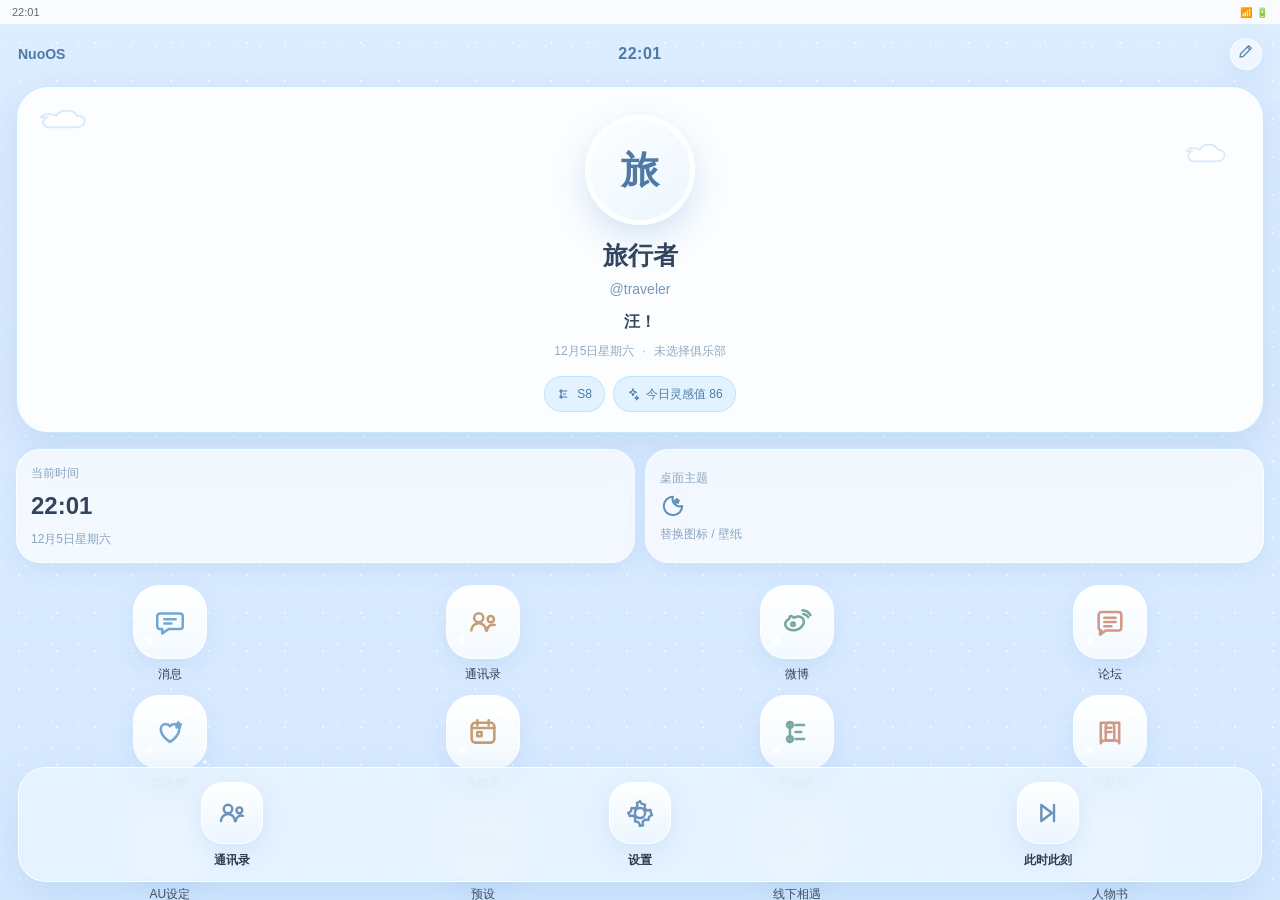
==== index.html @ c48330ed "Add files via upload" ====
<!DOCTYPE html>
<html lang="zh-CN">
<head>
  <meta charset="UTF-8">
  <meta name="viewport" content="width=device-width, initial-scale=1.0, maximum-scale=1.0, user-scalable=no, viewport-fit=cover">
  <meta name="theme-color" content="#6ba3d6">
  <meta name="mobile-web-app-capable" content="yes">
  <meta name="apple-mobile-web-app-capable" content="yes">
  <meta name="apple-mobile-web-app-status-bar-style" content="default">
  <meta name="apple-mobile-web-app-title" content="荣耀手机">
  <link rel="manifest" href="manifest.json">
  <link rel="apple-touch-icon" href="assets/icons/icon-192.png">
  <title>荣耀手机 - 全职高手</title>
  <link rel="stylesheet" href="css/variables.css">
  <link rel="stylesheet" href="css/global.css">
  <link rel="stylesheet" href="css/components.css">
  <link rel="stylesheet" href="css/pages.css">
</head>
<body>
  <div id="app">
    <div id="status-bar">
      <span id="status-time"></span>
      <span id="status-icons">
        <span id="wifi-icon">📶</span>
        <span id="battery-icon">🔋</span>
      </span>
    </div>
    <div id="page-container"></div>
    <div id="toast-container"></div>
    <div id="modal-container"></div>
    <div id="context-menu-container"></div>
  </div>

  <script type="module" src="js/app.js"></script>
  <script>
    if ('serviceWorker' in navigator) {
      navigator.serviceWorker.register('sw.js').then(async (registration) => {
        if (registration.waiting) {
          registration.waiting.postMessage({ type: 'SKIP_WAITING' });
        }
        registration.addEventListener('updatefound', () => {
          const nextWorker = registration.installing;
          nextWorker?.addEventListener('statechange', () => {
            if (nextWorker.state === 'installed' && navigator.serviceWorker.controller) {
              nextWorker.postMessage({ type: 'SKIP_WAITING' });
            }
          });
        });
      }).catch(() => {});
      navigator.serviceWorker.addEventListener('controllerchange', () => {
        if (!window.__gloryReloading) {
          window.__gloryReloading = true;
          window.location.reload();
        }
      });
    }
  </script>
</body>
</html>
---- css/variables.css ----
:root {
  --primary: #6ba3d6;
  --primary-light: #a8cce8;
  --primary-dark: #4a7fb5;
  --primary-bg: #e8f0fe;
  --cream: #fffdf9;
  --milk-blue: #eef7ff;
  --powder-blue: #d8ebff;
  --deep-blue: #4f7aa5;
  --soft-blue: #5f8db0;
  --dot-blue: rgba(157, 205, 245, 0.55);
  --card-white: rgba(255, 255, 255, 0.88);
  --card-border-blue: rgba(176, 224, 255, 0.72);
  --home-shadow: 0 14px 35px rgba(111, 161, 210, 0.22);
  --home-shadow-soft: 0 8px 22px rgba(120, 175, 225, 0.18);

  --bg: #f0f4f8;
  --bg-card: rgba(255, 255, 255, 0.72);
  --bg-card-solid: #ffffff;
  --bg-modal: rgba(255, 255, 255, 0.88);
  --bg-input: rgba(255, 255, 255, 0.6);
  --bg-hover: rgba(106, 163, 214, 0.08);
  --bg-active: rgba(106, 163, 214, 0.15);

  --text: #1a2a3a;
  --text-secondary: #5a6a7a;
  --text-hint: #8a9aaa;
  --text-inverse: #ffffff;

  --bubble-self: #95d0f5;
  --bubble-self-text: #1a2a3a;
  --bubble-other: #ffffff;
  --bubble-other-text: #1a2a3a;

  --border: rgba(0, 0, 0, 0.06);
  --border-strong: rgba(0, 0, 0, 0.12);
  --shadow: 0 2px 12px rgba(0, 0, 0, 0.06);
  --shadow-lg: 0 8px 32px rgba(0, 0, 0, 0.1);

  --glass-blur: 20px;
  --glass-bg: rgba(255, 255, 255, 0.65);
  --glass-border: rgba(255, 255, 255, 0.3);

  --radius-sm: 8px;
  --radius-md: 12px;
  --radius-lg: 20px;
  --radius-xl: 28px;
  --radius-full: 9999px;

  --z-page: 1;
  --z-navbar: 100;
  --z-tabbar: 100;
  --z-modal: 500;
  --z-toast: 600;
  --z-context: 700;
  --z-status: 800;

  --safe-top: env(safe-area-inset-top, 0px);
  --safe-bottom: env(safe-area-inset-bottom, 0px);

  --font-xs: 11px;
  --font-sm: 13px;
  --font-md: 15px;
  --font-lg: 17px;
  --font-xl: 20px;
  --font-xxl: 24px;

  --navbar-h: 48px;
  --tabbar-h: 56px;
  --status-h: 24px;
  --home-grid-icon-size: 74px;

  --red: #e74c3c;
  --green: #27ae60;
  --orange: #f39c12;
  --yellow: #f1c40f;
  --purple: #9b59b6;
}

[data-theme="dark"] {
  --primary: #7bb8e8;
  --primary-light: #5a9ad0;
  --primary-dark: #9dd0f5;
  --primary-bg: #1a2030;
  --cream: #111827;
  --milk-blue: #152132;
  --powder-blue: rgba(100, 146, 196, 0.3);
  --deep-blue: #b8d8f5;
  --soft-blue: #91b7da;
  --dot-blue: rgba(122, 184, 232, 0.18);
  --card-white: rgba(22, 30, 45, 0.84);
  --card-border-blue: rgba(110, 160, 210, 0.25);
  --home-shadow: 0 14px 35px rgba(0, 0, 0, 0.34);
  --home-shadow-soft: 0 8px 22px rgba(0, 0, 0, 0.2);

  --bg: #0d1117;
  --bg-card: rgba(30, 40, 55, 0.75);
  --bg-card-solid: #1e2837;
  --bg-modal: rgba(20, 28, 40, 0.92);
  --bg-input: rgba(255, 255, 255, 0.08);
  --bg-hover: rgba(123, 184, 232, 0.08);
  --bg-active: rgba(123, 184, 232, 0.15);

  --text: #e0e8f0;
  --text-secondary: #8a9aaa;
  --text-hint: #5a6a7a;
  --text-inverse: #1a2a3a;

  --bubble-self: #2a5a8a;
  --bubble-self-text: #e0e8f0;
  --bubble-other: #1e2837;
  --bubble-other-text: #e0e8f0;

  --border: rgba(255, 255, 255, 0.06);
  --border-strong: rgba(255, 255, 255, 0.12);
  --shadow: 0 2px 12px rgba(0, 0, 0, 0.2);
  --shadow-lg: 0 8px 32px rgba(0, 0, 0, 0.3);

  --glass-blur: 24px;
  --glass-bg: rgba(20, 28, 40, 0.7);
  --glass-border: rgba(255, 255, 255, 0.08);
}

@media (prefers-color-scheme: dark) {
  :root:not([data-theme="light"]) {
    --primary: #7bb8e8;
    --primary-light: #5a9ad0;
    --primary-dark: #9dd0f5;
    --primary-bg: #1a2030;
    --bg: #0d1117;
    --bg-card: rgba(30, 40, 55, 0.75);
    --bg-card-solid: #1e2837;
    --bg-modal: rgba(20, 28, 40, 0.92);
    --bg-input: rgba(255, 255, 255, 0.08);
    --bg-hover: rgba(123, 184, 232, 0.08);
    --bg-active: rgba(123, 184, 232, 0.15);
    --text: #e0e8f0;
    --text-secondary: #8a9aaa;
    --text-hint: #5a6a7a;
    --text-inverse: #1a2a3a;
    --bubble-self: #2a5a8a;
    --bubble-self-text: #e0e8f0;
    --bubble-other: #1e2837;
    --bubble-other-text: #e0e8f0;
    --border: rgba(255, 255, 255, 0.06);
    --border-strong: rgba(255, 255, 255, 0.12);
    --shadow: 0 2px 12px rgba(0, 0, 0, 0.2);
    --shadow-lg: 0 8px 32px rgba(0, 0, 0, 0.3);
    --glass-blur: 24px;
    --glass-bg: rgba(20, 28, 40, 0.7);
    --glass-border: rgba(255, 255, 255, 0.08);
  }
}
---- css/global.css ----
*, *::before, *::after { box-sizing: border-box; margin: 0; padding: 0; }

html {
  font-size: 16px;
  -webkit-text-size-adjust: 100%;
  -webkit-tap-highlight-color: transparent;
}

body {
  font-family: -apple-system, BlinkMacSystemFont, "PingFang SC", "Hiragino Sans GB", "Microsoft YaHei", "Noto Sans CJK SC", sans-serif;
  background: var(--bg);
  color: var(--text);
  line-height: 1.5;
  overflow: hidden;
  height: 100vh;
  height: 100dvh;
  user-select: none;
  -webkit-user-select: none;
}

#app {
  position: relative;
  width: 100%;
  height: 100%;
  overflow: hidden;
  background-image: var(--wallpaper, none);
  background-size: cover;
  background-position: center;
}

#status-bar {
  position: fixed;
  top: 0;
  left: 0;
  right: 0;
  height: var(--status-h);
  padding: 0 12px;
  display: flex;
  justify-content: space-between;
  align-items: center;
  font-size: var(--font-xs);
  color: var(--text-secondary);
  background: var(--glass-bg);
  backdrop-filter: blur(var(--glass-blur));
  -webkit-backdrop-filter: blur(var(--glass-blur));
  z-index: var(--z-status);
  padding-top: var(--safe-top);
}

#status-icons { display: flex; gap: 4px; font-size: 10px; }

#page-container {
  position: absolute;
  top: var(--status-h);
  left: 0;
  right: 0;
  bottom: 0;
  overflow: hidden;
}

#toast-container {
  position: fixed;
  top: 60px;
  left: 50%;
  transform: translateX(-50%);
  z-index: var(--z-toast);
  display: flex;
  flex-direction: column;
  align-items: center;
  gap: 8px;
  pointer-events: none;
}

#modal-container, #context-menu-container {
  position: fixed;
  top: 0; left: 0; right: 0; bottom: 0;
  z-index: var(--z-modal);
  pointer-events: none;
}
#modal-container.active, #context-menu-container.active {
  pointer-events: auto;
}

a { color: var(--primary); text-decoration: none; }
img { max-width: 100%; display: block; }
button { font: inherit; cursor: pointer; border: none; background: none; color: inherit; }
input, textarea, select { font: inherit; color: inherit; }

::-webkit-scrollbar { width: 3px; }
::-webkit-scrollbar-track { background: transparent; }
::-webkit-scrollbar-thumb { background: var(--border-strong); border-radius: 3px; }

.glass {
  background: var(--glass-bg);
  backdrop-filter: blur(var(--glass-blur));
  -webkit-backdrop-filter: blur(var(--glass-blur));
  border: 1px solid var(--glass-border);
}

.card {
  background: var(--bg-card);
  backdrop-filter: blur(16px);
  -webkit-backdrop-filter: blur(16px);
  border-radius: var(--radius-md);
  border: 1px solid var(--border);
  box-shadow: var(--shadow);
}

.page {
  position: absolute;
  top: 0; left: 0; right: 0; bottom: 0;
  overflow-y: auto;
  overflow-x: hidden;
  -webkit-overflow-scrolling: touch;
  background: var(--bg);
}

.page-enter { animation: pageIn 0.25s ease-out; }
.page-exit { animation: pageOut 0.2s ease-in forwards; }

@keyframes pageIn {
  from { opacity: 0; transform: translateX(30px); }
  to { opacity: 1; transform: translateX(0); }
}
@keyframes pageOut {
  from { opacity: 1; transform: translateX(0); }
  to { opacity: 0; transform: translateX(-30px); }
}

@keyframes fadeIn {
  from { opacity: 0; }
  to { opacity: 1; }
}
@keyframes slideUp {
  from { transform: translateY(100%); }
  to { transform: translateY(0); }
}
@keyframes scaleIn {
  from { opacity: 0; transform: scale(0.9); }
  to { opacity: 1; transform: scale(1); }
}

.truncate {
  overflow: hidden;
  text-overflow: ellipsis;
  white-space: nowrap;
}

.flex { display: flex; }
.flex-col { display: flex; flex-direction: column; }
.flex-center { display: flex; align-items: center; justify-content: center; }
.flex-between { display: flex; align-items: center; justify-content: space-between; }
.flex-1 { flex: 1; min-width: 0; }
.gap-4 { gap: 4px; }
.gap-8 { gap: 8px; }
.gap-12 { gap: 12px; }
.gap-16 { gap: 16px; }
---- css/components.css ----
/* Navbar */
.navbar {
  position: sticky;
  top: 0;
  height: var(--navbar-h);
  display: flex;
  align-items: center;
  padding: 0 12px;
  background: rgba(255, 255, 255, 0.82);
  backdrop-filter: blur(18px);
  -webkit-backdrop-filter: blur(18px);
  border-bottom: 1px solid var(--card-border-blue);
  z-index: var(--z-navbar);
  gap: 8px;
}
.navbar-title {
  flex: 1;
  font-size: 16px;
  font-weight: 600;
  text-align: center;
  color: var(--deep-blue);
  overflow: hidden;
  text-overflow: ellipsis;
  white-space: nowrap;
}
.navbar-btn {
  width: 36px;
  height: 36px;
  display: flex;
  align-items: center;
  justify-content: center;
  border-radius: var(--radius-full);
  color: var(--soft-blue);
  transition: background 0.15s;
}
.navbar-btn:active { background: rgba(176, 224, 255, 0.2); }
.svg-icon {
  display: inline-flex;
  align-items: center;
  justify-content: center;
  width: 1.15em;
  height: 1.15em;
  color: currentColor;
}
.svg-icon svg {
  width: 100%;
  height: 100%;
  display: block;
}
.svg-icon svg path,
.svg-icon svg circle,
.svg-icon svg rect {
  stroke: currentColor;
  stroke-width: 1.8;
  fill: none;
  stroke-linecap: round;
  stroke-linejoin: round;
}

/* Tabbar */
.tabbar {
  position: fixed;
  bottom: 0;
  left: 0;
  right: 0;
  height: var(--tabbar-h);
  padding-bottom: var(--safe-bottom);
  display: flex;
  align-items: center;
  justify-content: space-around;
  background: var(--glass-bg);
  backdrop-filter: blur(var(--glass-blur));
  -webkit-backdrop-filter: blur(var(--glass-blur));
  border-top: 1px solid var(--border);
  z-index: var(--z-tabbar);
}
.tabbar-item {
  display: flex;
  flex-direction: column;
  align-items: center;
  gap: 2px;
  font-size: 10px;
  color: var(--text-hint);
  padding: 4px 12px;
  border-radius: var(--radius-sm);
  transition: color 0.15s;
}
.tabbar-item .tab-icon { font-size: 22px; }
.tabbar-item.active { color: var(--primary); }
.tabbar-item:active { background: var(--bg-active); }

/* Avatar */
.avatar {
  width: 40px;
  height: 40px;
  border-radius: 50%;
  background: linear-gradient(145deg, #f7fbff, #dff1ff);
  display: flex;
  align-items: center;
  justify-content: center;
  font-size: 18px;
  color: var(--deep-blue);
  overflow: hidden;
  flex-shrink: 0;
  border: 2px solid #b0e0ff;
  box-shadow: 0 2px 8px rgba(100, 150, 210, 0.3);
}
.avatar img { width: 100%; height: 100%; object-fit: cover; }
.avatar-sm { width: 32px; height: 32px; font-size: 14px; }
.avatar-lg { width: 56px; height: 56px; font-size: 24px; }
.avatar-xl { width: 72px; height: 72px; font-size: 32px; }

/* Chat Bubble */
.bubble-row {
  display: flex;
  gap: 8px;
  padding: 4px 12px;
  max-width: 100%;
  align-items: flex-end;
}
.bubble-row.self { flex-direction: row-reverse; }
.bubble-wrap { max-width: 72%; display: flex; flex-direction: column; }
.bubble-row.self .bubble-wrap { align-items: flex-end; }
.bubble-avatar-slot {
  width: 32px;
  flex-shrink: 0;
  display: flex;
  align-items: flex-end;
}
.bubble-sender {
  font-size: var(--font-xs);
  color: var(--soft-blue);
  margin-bottom: 4px;
  padding: 0 6px;
}
.bubble {
  padding: 10px 15px;
  border-radius: 20px;
  font-size: 14px;
  line-height: 1.45;
  word-break: break-word;
  position: relative;
}
.bubble-row:not(.self) .bubble {
  background: #ffffff;
  color: #1e3b5c;
  border: 1px solid #c2e2ff;
  box-shadow: 0 2px 10px rgba(120, 170, 220, 0.15);
  border-top-left-radius: 4px;
}
.bubble-row.self .bubble {
  background: linear-gradient(145deg, #ecf8ff, #cde6ff);
  color: #1e3b5c;
  box-shadow: 0 4px 12px rgba(100, 160, 220, 0.25);
  border-top-right-radius: 4px;
}
.bubble-row:not(.self) .bubble::after {
  content: '';
  position: absolute;
  width: 44px;
  height: 28px;
  top: -18px;
  left: -10px;
  background: url("data:image/svg+xml,%3Csvg xmlns='http://www.w3.org/2000/svg' viewBox='0 0 50 30'%3E%3Cpath d='M12 12c-2 0-4 2-4 4s2 4 4 4h22c3 0 5-2 5-5s-2-5-5-5c-1-3-4-5-8-5-3 0-6 2-7 5-1-1-3-2-5-2-3 0-5 2-5 4z' fill='%23ffffff' stroke='%23336699' stroke-width='2' /%3E%3Ccircle cx='16' cy='16' r='2' fill='%23336699' opacity='0.3' /%3E%3C/svg%3E") no-repeat center/contain;
  filter: drop-shadow(0 4px 6px rgba(50, 100, 150, 0.3));
  pointer-events: none;
}
.bubble-row.self .bubble::before {
  content: '';
  position: absolute;
  width: 24px;
  height: 24px;
  top: -10px;
  right: -4px;
  background: url("data:image/svg+xml,%3Csvg xmlns='http://www.w3.org/2000/svg' viewBox='0 0 24 24' fill='%23ffe480'%3E%3Cpath d='M12 2l3.09 6.26L22 9.27l-5 4.87L18.18 22 12 18.07 5.82 22 7 14.14 2 9.27l6.91-1.01L12 2z'/%3E%3C/svg%3E") no-repeat center/contain;
  filter: drop-shadow(0 2px 4px rgba(176, 224, 255, 0.85));
  pointer-events: none;
}
.bubble-time {
  font-size: var(--font-xs);
  color: #6d92b5;
  margin-top: 4px;
  padding: 0 6px;
}
.bubble-reactions {
  display: flex;
  gap: 4px;
  margin-top: 4px;
  flex-wrap: wrap;
}
.bubble-reaction {
  background: var(--bg-card);
  border: 1px solid var(--border);
  border-radius: var(--radius-full);
  padding: 1px 6px;
  font-size: var(--font-xs);
}
.bubble-reply-ref {
  background: var(--bg-input);
  border-radius: var(--radius-sm);
  padding: 4px 8px;
  margin-bottom: 4px;
  font-size: var(--font-sm);
  color: var(--text-secondary);
  border-left: 2px solid var(--primary);
}
.bubble.recalled {
  opacity: 0.5;
  font-style: italic;
  font-size: var(--font-sm);
}

/* System message */
.system-msg {
  text-align: center;
  font-size: var(--font-xs);
  color: var(--text-hint);
  padding: 8px 24px;
}

/* Chat input bar */
.chat-input-bar {
  display: flex;
  align-items: flex-end;
  gap: 8px;
  padding: 8px 12px;
  padding-bottom: calc(8px + var(--safe-bottom));
  background: rgba(255, 255, 255, 0.82);
  backdrop-filter: blur(15px);
  -webkit-backdrop-filter: blur(15px);
  border-top: 1px solid #b0e0ff;
}
.chat-input {
  flex: 1;
  min-height: 36px;
  max-height: 120px;
  padding: 10px 14px;
  border-radius: 28px;
  border: 1px solid #b0e0ff;
  background: rgba(255, 255, 255, 0.95);
  resize: none;
  outline: none;
  font-size: 14px;
  line-height: 1.4;
  color: #1e3b5c;
  caret-color: #5f8db0;
}
.chat-input:focus { border-color: var(--primary); }
.chat-input::placeholder { color: #7f9fbf; }
.chat-send-btn {
  width: 36px;
  height: 36px;
  border-radius: 50%;
  background: #5f8db0;
  color: #ffffff;
  display: flex;
  align-items: center;
  justify-content: center;
  flex-shrink: 0;
  box-shadow: 0 3px 8px rgba(95, 141, 176, 0.5);
}
.chat-send-btn:active { opacity: 0.8; }
.chat-tools-row {
  display: flex;
  gap: 16px;
  padding: 8px 16px;
  overflow-x: auto;
}
.chat-tool-btn {
  display: flex;
  flex-direction: column;
  align-items: center;
  gap: 4px;
  font-size: var(--font-xs);
  color: var(--text-secondary);
  min-width: 48px;
}
.chat-tool-btn .tool-icon {
  width: 40px;
  height: 40px;
  border-radius: var(--radius-md);
  background: linear-gradient(145deg, #ffffff, #e8f4ff);
  border: 1px solid #cde7ff;
  display: flex;
  align-items: center;
  justify-content: center;
  color: var(--soft-blue);
  box-shadow: var(--home-shadow-soft);
}

/* List items */
.list-item {
  display: flex;
  align-items: center;
  gap: 12px;
  padding: 12px 16px;
  border-bottom: 1px solid var(--border);
  transition: background 0.1s;
}
.list-item:active { background: var(--bg-active); }
.list-item-content { flex: 1; min-width: 0; }
.list-item-title { font-size: var(--font-md); font-weight: 500; }
.list-item-subtitle {
  font-size: var(--font-sm);
  color: var(--text-secondary);
  overflow: hidden;
  text-overflow: ellipsis;
  white-space: nowrap;
}
.list-item-right {
  font-size: var(--font-xs);
  color: var(--text-hint);
  text-align: right;
  flex-shrink: 0;
}
.badge {
  display: inline-flex;
  align-items: center;
  justify-content: center;
  min-width: 18px;
  height: 18px;
  padding: 0 5px;
  border-radius: var(--radius-full);
  background: var(--red);
  color: #fff;
  font-size: 11px;
  font-weight: 600;
}

/* Modal */
.modal-overlay {
  position: fixed;
  top: 0; left: 0; right: 0; bottom: 0;
  background: rgba(0, 0, 0, 0.4);
  display: flex;
  align-items: flex-end;
  justify-content: center;
  z-index: var(--z-modal);
  animation: fadeIn 0.2s;
}
.modal-sheet {
  width: 100%;
  max-height: 85vh;
  background: var(--bg-card-solid);
  border-radius: var(--radius-xl) var(--radius-xl) 0 0;
  overflow: hidden;
  animation: slideUp 0.3s ease-out;
}
.modal-sheet-center {
  align-items: center;
  padding: 24px;
}
.modal-sheet-center .modal-sheet {
  width: 85%;
  max-width: 360px;
  border-radius: var(--radius-xl);
  animation: scaleIn 0.25s ease-out;
}
.modal-header {
  display: flex;
  align-items: center;
  justify-content: space-between;
  padding: 16px;
  border-bottom: 1px solid var(--border);
}
.modal-header h3 { font-size: var(--font-lg); font-weight: 600; }
.modal-body { padding: 16px; overflow-y: auto; max-height: 60vh; }

/* Context menu */
.context-menu {
  position: fixed;
  background: var(--bg-card-solid);
  border-radius: var(--radius-md);
  box-shadow: var(--shadow-lg);
  padding: 4px 0;
  min-width: 140px;
  z-index: var(--z-context);
  animation: scaleIn 0.15s ease-out;
}
.context-menu-item {
  display: flex;
  align-items: center;
  gap: 8px;
  padding: 10px 16px;
  font-size: var(--font-md);
  transition: background 0.1s;
}
.context-menu-item:active { background: var(--bg-active); }

/* Toast */
.toast {
  background: var(--bg-card-solid);
  color: var(--text);
  padding: 10px 20px;
  border-radius: var(--radius-full);
  box-shadow: var(--shadow-lg);
  font-size: var(--font-sm);
  animation: scaleIn 0.2s ease-out;
  pointer-events: auto;
}

/* Form controls */
.form-group { margin-bottom: 16px; }
.form-label {
  display: block;
  font-size: var(--font-sm);
  color: var(--text-secondary);
  margin-bottom: 6px;
  font-weight: 500;
}
.form-input {
  width: 100%;
  padding: 10px 12px;
  border-radius: var(--radius-md);
  border: 1px solid var(--border-strong);
  background: var(--bg-input);
  outline: none;
  font-size: var(--font-md);
  transition: border-color 0.15s;
}
.form-input:focus { border-color: var(--primary); }
.form-textarea {
  width: 100%;
  padding: 10px 12px;
  border-radius: var(--radius-md);
  border: 1px solid var(--border-strong);
  background: var(--bg-input);
  outline: none;
  font-size: var(--font-md);
  min-height: 80px;
  resize: vertical;
}
.btn {
  display: inline-flex;
  align-items: center;
  justify-content: center;
  gap: 6px;
  padding: 10px 20px;
  border-radius: var(--radius-full);
  font-size: var(--font-md);
  font-weight: 500;
  transition: opacity 0.15s, transform 0.1s;
}
.btn:active { opacity: 0.8; transform: scale(0.97); }
.btn-primary { background: var(--primary); color: var(--text-inverse); }
.btn-outline { border: 1px solid var(--primary); color: var(--primary); }
.btn-danger { background: var(--red); color: #fff; }
.btn-sm { padding: 6px 14px; font-size: var(--font-sm); }
.btn-block { width: 100%; }

/* Toggle switch */
.toggle {
  position: relative;
  width: 44px;
  height: 24px;
  background: var(--border-strong);
  border-radius: 12px;
  cursor: pointer;
  transition: background 0.2s;
  flex-shrink: 0;
}
.toggle.on { background: var(--primary); }
.toggle::after {
  content: '';
  position: absolute;
  top: 2px;
  left: 2px;
  width: 20px;
  height: 20px;
  border-radius: 50%;
  background: #fff;
  transition: transform 0.2s;
  box-shadow: 0 1px 3px rgba(0,0,0,0.2);
}
.toggle.on::after { transform: translateX(20px); }

/* Section */
.section-header {
  font-size: var(--font-sm);
  color: var(--text-hint);
  padding: 16px 16px 8px;
  text-transform: uppercase;
  letter-spacing: 0.5px;
}

/* Special cards */
.red-packet-card {
  background: linear-gradient(135deg, #e74c3c, #c0392b);
  color: #fff;
  border-radius: var(--radius-lg);
  padding: 16px;
  min-width: 200px;
}
.transfer-card {
  background: linear-gradient(135deg, var(--orange), #e67e22);
  color: #fff;
  border-radius: var(--radius-lg);
  padding: 16px;
  min-width: 200px;
}
.location-card {
  background: var(--bg-card);
  border-radius: var(--radius-lg);
  overflow: hidden;
  min-width: 220px;
  border: 1px solid var(--border);
}
.location-card-map {
  height: 100px;
  background: linear-gradient(135deg, #dfe6e9, #b2bec3);
  display: flex;
  align-items: center;
  justify-content: center;
  font-size: 32px;
}
.location-card-info { padding: 8px 12px; }

.link-card {
  background: var(--bg-card);
  border-radius: var(--radius-md);
  border: 1px solid var(--border);
  padding: 10px 12px;
  display: flex;
  gap: 8px;
  align-items: center;
  min-width: 200px;
}
.link-card-icon {
  width: 40px;
  height: 40px;
  border-radius: var(--radius-sm);
  background: var(--primary-light);
  display: flex;
  align-items: center;
  justify-content: center;
  font-size: 20px;
  flex-shrink: 0;
}
.link-card-info { flex: 1; min-width: 0; }
.link-card-title { font-size: var(--font-sm); font-weight: 500; }
.link-card-desc { font-size: var(--font-xs); color: var(--text-hint); }
.link-card-source { font-size: var(--font-xs); color: var(--text-hint); margin-top: 2px; }

.voice-msg {
  display: flex;
  align-items: center;
  gap: 8px;
  padding: 8px 12px;
  min-width: 80px;
}
.voice-msg-wave { display: flex; align-items: center; gap: 2px; }
.voice-msg-wave span {
  width: 3px;
  border-radius: 2px;
  background: currentColor;
  animation: waveAnim 0.8s ease-in-out infinite alternate;
}
.voice-msg-wave span:nth-child(2) { animation-delay: 0.15s; }
.voice-msg-wave span:nth-child(3) { animation-delay: 0.3s; }
@keyframes waveAnim {
  from { height: 6px; }
  to { height: 16px; }
}
.voice-msg-dur { font-size: var(--font-sm); }

/* 气泡内表情：保持原始宽高比完整显示，避免长方形/异形被裁切 */
.chat-sticker {
  display: inline-block;
  max-width: 100%;
  line-height: 0;
  vertical-align: bottom;
}
.chat-sticker img {
  display: block;
  max-width: min(100%, 240px);
  max-height: min(50vh, 320px);
  width: auto;
  height: auto;
  object-fit: contain;
  object-position: center bottom;
  border-radius: 10px;
  border: 1px solid var(--border);
}

.chat-sticker-picker {
  align-content: start;
}

.chat-sticker-picker .stk-pick {
  border: none;
  background: transparent;
  padding: 2px;
}

/* 淘宝 / 美团 风格「分享购物」卡片 */
.order-share-card {
  min-width: 220px;
  max-width: 280px;
  border-radius: var(--radius-md);
  overflow: hidden;
  border: 1px solid rgba(0, 0, 0, 0.06);
  box-shadow: 0 2px 8px rgba(0, 0, 0, 0.06);
  font-size: var(--font-xs);
}
.order-share-header {
  display: flex;
  align-items: center;
  justify-content: space-between;
  padding: 8px 10px;
  font-weight: 600;
}
.order-share-brand { font-size: var(--font-sm); }
.order-share-sub { font-size: 10px; opacity: 0.85; font-weight: 500; }
.order-share-body {
  display: flex;
  gap: 10px;
  padding: 0 10px 10px;
}
.order-share-thumb {
  width: 56px;
  height: 56px;
  border-radius: 8px;
  flex-shrink: 0;
  background: linear-gradient(145deg, rgba(255, 255, 255, 0.5), rgba(0, 0, 0, 0.06));
}
.order-share-main { flex: 1; min-width: 0; }
.order-share-title {
  font-size: var(--font-sm);
  font-weight: 600;
  line-height: 1.35;
  display: -webkit-box;
  -webkit-line-clamp: 2;
  -webkit-box-orient: vertical;
  overflow: hidden;
}
.order-share-price {
  margin-top: 6px;
  display: flex;
  align-items: baseline;
  gap: 6px;
}
.order-share-price-label { font-size: 10px; opacity: 0.75; }
.order-share-price-num { font-size: var(--font-md); font-weight: 700; }
.order-share-note {
  margin-top: 6px;
  font-size: 11px;
  opacity: 0.88;
  line-height: 1.35;
}
.order-share-footer {
  display: flex;
  align-items: center;
  justify-content: space-between;
  padding: 8px 10px;
  border-top: 1px solid rgba(0, 0, 0, 0.06);
  font-size: 10px;
}
.order-share-linkish {
  color: #1677ff;
  font-weight: 500;
}
.order-share-hint { opacity: 0.55; }

.order-share-card--taobao .order-share-header {
  background: linear-gradient(90deg, #ff5000 0%, #ff7a45 100%);
  color: #fff;
}
.order-share-card--taobao .order-share-sub { color: rgba(255, 255, 255, 0.9); }
.order-share-card--taobao .order-share-thumb {
  background: linear-gradient(145deg, #ffe8dc, #ffcda2);
}
.order-share-card--taobao .order-share-linkish { color: #ff5000; }

.order-share-card--meituan .order-share-header {
  background: linear-gradient(90deg, #ffc300 0%, #ffda44 100%);
  color: #3d2e00;
}
.order-share-card--meituan .order-share-sub { color: rgba(0, 0, 0, 0.5); }
.order-share-card--meituan .order-share-thumb {
  background: linear-gradient(145deg, #fff8dc, #f0e68c);
}
.order-share-card--meituan .order-share-linkish { color: #d19000; }

.order-share-card--jd .order-share-header {
  background: linear-gradient(90deg, #e3393c 0%, #ff6b6b 100%);
  color: #fff;
}
.order-share-card--jd .order-share-sub { color: rgba(255, 255, 255, 0.9); }
.order-share-card--jd .order-share-thumb {
  background: linear-gradient(145deg, #ffe0e0, #f0b0b0);
}
.order-share-card--jd .order-share-linkish { color: #e3393c; }

.order-share-card--pdd .order-share-header {
  background: linear-gradient(90deg, #e02e24 0%, #ff6a59 100%);
  color: #fff;
}
.order-share-card--pdd .order-share-sub { color: rgba(255, 255, 255, 0.9); }
.order-share-card--pdd .order-share-thumb {
  background: linear-gradient(145deg, #ffd6d0, #ffab9d);
}
.order-share-card--pdd .order-share-linkish { color: #e02e24; }

.order-share-card--generic .order-share-header {
  background: linear-gradient(90deg, #5b8def 0%, #7ec8f5 100%);
  color: #fff;
}
.order-share-card--generic .order-share-sub { color: rgba(255, 255, 255, 0.9); }
.order-share-card--generic .order-share-thumb {
  background: linear-gradient(145deg, #e8f4ff, #c5ddff);
}
.order-share-card--generic .order-share-linkish { color: #2f6fde; }

.text-image-card {
  background: var(--bg-card-solid);
  border-radius: var(--radius-md);
  padding: 16px 20px;
  font-size: var(--font-md);
  line-height: 1.8;
  border: 1px solid var(--border);
  min-width: 200px;
  max-width: 260px;
}
---- css/pages.css ----
/* Home screen */
.home-page {
  min-height: 100%;
  background: linear-gradient(180deg, #eaf5ff 0%, #dcecff 100%);
  overflow-y: auto;
  padding: 0;
}
.home-scene {
  min-height: 100%;
  padding: 12px 16px calc(132px + var(--safe-bottom));
  position: relative;
  overflow: hidden;
  background:
    radial-gradient(circle at 12% 14%, rgba(255, 255, 255, 0.9) 0 2px, transparent 2px),
    radial-gradient(circle at 82% 8%, rgba(255, 255, 255, 0.9) 0 2px, transparent 2px),
    radial-gradient(circle at 16% 60%, rgba(255, 255, 255, 0.95) 0 1.8px, transparent 1.8px),
    radial-gradient(circle at 84% 72%, rgba(255, 255, 255, 0.95) 0 1.8px, transparent 1.8px),
    radial-gradient(circle at 50% 80%, rgba(255, 255, 255, 0.65) 0 1.3px, transparent 1.3px),
    linear-gradient(180deg, #ddecff 0%, #d4e8ff 100%);
  background-size: auto, auto, auto, auto, auto, 100% 100%;
}
.home-scene.has-custom-wallpaper {
  background-size: cover;
  background-position: center;
}
.home-snow {
  position: absolute;
  inset: 0;
  pointer-events: none;
  background-image:
    radial-gradient(circle, rgba(255, 255, 255, 0.9) 0 1.5px, transparent 1.5px),
    radial-gradient(circle, rgba(255, 255, 255, 0.75) 0 1px, transparent 1px);
  background-size: 38px 38px, 26px 26px;
  background-position: 0 0, 13px 9px;
  opacity: 0.65;
}
.home-topbar {
  position: relative;
  z-index: 2;
  display: grid;
  grid-template-columns: 1fr auto 1fr;
  align-items: center;
  color: var(--deep-blue);
  padding: 2px 2px 10px;
  font-weight: 700;
}
.home-topbar-brand {
  font-size: 14px;
  justify-self: start;
}
.home-topbar-clock {
  font-size: 16px;
  letter-spacing: 0.03em;
  justify-self: center;
}
.home-topbar-edit {
  justify-self: end;
  width: 32px;
  height: 32px;
  border-radius: 50%;
  color: var(--soft-blue);
  background: rgba(255, 255, 255, 0.55);
  border: 1px solid rgba(255, 255, 255, 0.75);
  box-shadow: var(--home-shadow-soft);
}
.home-inline-icon {
  width: 18px;
  height: 18px;
}
.home-hero-card {
  position: relative;
  z-index: 2;
  margin: 6px auto 16px;
  padding: 28px 18px 20px;
  border-radius: 32px;
  background: var(--card-white);
  border: 1px solid var(--card-border-blue);
  backdrop-filter: blur(16px);
  -webkit-backdrop-filter: blur(16px);
  box-shadow: var(--home-shadow);
  text-align: center;
}
.home-cloud {
  position: absolute;
  width: 66px;
  height: 28px;
  opacity: 0.9;
  background: url("data:image/svg+xml,%3Csvg xmlns='http://www.w3.org/2000/svg' viewBox='0 0 74 34'%3E%3Cpath d='M16 15c-3 0-6 3-6 6s3 6 6 6h30c4 0 8-3 8-7s-3-7-8-7c-2-4-6-6-11-6-5 0-9 2-11 6-2-1-4-2-8-2-4 0-7 2-8 4z' fill='%23ffffff' stroke='%23d5e9fb' stroke-width='2.4'/%3E%3C/svg%3E") no-repeat center/contain;
}
.home-cloud-left {
  top: 18px;
  left: 18px;
  transform: scaleX(1.15);
}
.home-cloud-right {
  top: 52px;
  right: 20px;
}
.home-hero-avatar {
  width: 110px;
  height: 110px;
  margin: 0 auto 12px;
  border-radius: 50%;
  background: linear-gradient(145deg, #fdfefe, #ecf6ff);
  border: 5px solid rgba(255, 255, 255, 0.9);
  box-shadow: 0 12px 30px rgba(139, 184, 226, 0.35);
  display: flex;
  align-items: center;
  justify-content: center;
  overflow: hidden;
}
.home-hero-avatar img {
  width: 100%;
  height: 100%;
  object-fit: cover;
}
.home-profile-fallback {
  font-size: 38px;
  color: var(--deep-blue);
  font-weight: 700;
}
.home-hero-name {
  font-size: 25px;
  font-weight: 700;
  color: #31465e;
}
.home-hero-id {
  margin-top: 4px;
  color: #7a99b8;
  font-size: 14px;
}
.home-hero-bio {
  margin-top: 10px;
  color: #31465e;
  font-size: 16px;
  font-weight: 600;
}
.home-hero-meta {
  margin-top: 8px;
  color: #93aac3;
  font-size: 12px;
  display: inline-flex;
  align-items: center;
  gap: 8px;
}
.home-hero-pills {
  margin-top: 14px;
  display: flex;
  gap: 8px;
  justify-content: center;
  flex-wrap: wrap;
}
.home-pill {
  display: inline-flex;
  align-items: center;
  gap: 6px;
  padding: 8px 12px;
  border-radius: 999px;
  background: rgba(223, 242, 255, 0.9);
  color: var(--deep-blue);
  font-size: 12px;
  border: 1px solid rgba(176, 224, 255, 0.75);
}
.home-pill-icon {
  width: 14px;
  height: 14px;
}
.home-widget-row {
  position: relative;
  z-index: 2;
  display: grid;
  grid-template-columns: 1fr 1fr;
  gap: 10px;
  margin-bottom: 14px;
}
.home-widget {
  padding: 14px;
  border-radius: 24px;
  border: 1px solid rgba(255, 255, 255, 0.72);
  background: rgba(255, 255, 255, 0.68);
  backdrop-filter: blur(14px);
  -webkit-backdrop-filter: blur(14px);
  box-shadow: var(--home-shadow-soft);
  text-align: left;
}
.home-widget-title {
  color: #8aa4bf;
  font-size: 12px;
}
.home-widget-main {
  margin-top: 6px;
  color: #31465e;
  font-size: 24px;
  font-weight: 700;
}
.home-widget-sub {
  margin-top: 6px;
  color: #8aa4bf;
  font-size: 12px;
}
.home-widget-main-icon {
  display: flex;
  align-items: center;
}
.home-widget-icon {
  width: 26px;
  height: 26px;
  color: var(--soft-blue);
}
.home-grid {
  position: relative;
  z-index: 2;
  display: grid;
  grid-template-columns: repeat(4, 1fr);
  gap: 14px 10px;
  padding: 8px 2px 0;
}
.home-app {
  display: flex;
  flex-direction: column;
  align-items: center;
  gap: 8px;
  background: transparent;
}
.home-app-icon {
  width: var(--home-grid-icon-size);
  height: var(--home-grid-icon-size);
  border-radius: 26px;
  display: flex;
  align-items: center;
  justify-content: center;
  position: relative;
}
.home-app-art {
  width: 100%;
  height: 100%;
  position: relative;
  display: flex;
  align-items: center;
  justify-content: center;
  border-radius: 26px;
  background: linear-gradient(180deg, rgba(255,255,255,0.98), rgba(246,251,255,0.9));
  border: 1px solid rgba(255,255,255,0.85);
  box-shadow: var(--home-shadow-soft);
}
.home-app-bubble {
  position: absolute;
  border-radius: 50%;
  background: rgba(255,255,255,0.9);
}
.home-app-bubble-a {
  width: 10px;
  height: 10px;
  top: 10px;
  right: 12px;
}
.home-app-bubble-b {
  width: 7px;
  height: 7px;
  bottom: 14px;
  left: 12px;
}
.home-app-svg {
  width: 34px;
  height: 34px;
}
.app-theme-sky .home-app-svg { color: #73a7d3; }
.app-theme-cream .home-app-svg { color: #c69c73; }
.app-theme-mint .home-app-svg { color: #76a7a1; }
.app-theme-peach .home-app-svg { color: #d09987; }
.home-app-custom-icon {
  width: 100%;
  height: 100%;
  border-radius: 26px;
  object-fit: cover;
  border: 1px solid rgba(255,255,255,0.82);
  box-shadow: var(--home-shadow-soft);
}
.home-app-label {
  font-size: 12px;
  color: #2f3c4f;
  text-align: center;
  max-width: 72px;
  line-height: 1.2;
  white-space: normal;
}
.home-dock {
  position: fixed;
  left: 18px;
  right: 18px;
  bottom: calc(18px + var(--safe-bottom));
  z-index: 12;
  display: grid;
  grid-template-columns: repeat(3, 1fr);
  gap: 10px;
  padding: 14px 14px 12px;
  border-radius: 28px;
  background: rgba(233, 244, 255, 0.8);
  border: 1px solid rgba(255,255,255,0.88);
  backdrop-filter: blur(18px);
  -webkit-backdrop-filter: blur(18px);
  box-shadow: 0 18px 42px rgba(128, 174, 220, 0.24);
}
.home-dock-item {
  display: flex;
  flex-direction: column;
  align-items: center;
  gap: 7px;
}
.home-dock-icon {
  width: 62px;
  height: 62px;
  display: flex;
  align-items: center;
  justify-content: center;
}
.home-dock-icon-shell {
  width: 100%;
  height: 100%;
  border-radius: 22px;
  background: linear-gradient(180deg, rgba(255,255,255,0.98), rgba(236,246,255,0.95));
  border: 1px solid rgba(255,255,255,0.9);
  display: flex;
  align-items: center;
  justify-content: center;
  box-shadow: var(--home-shadow-soft);
}
.home-dock-svg {
  width: 32px;
  height: 32px;
  color: #6b92b8;
}
.home-dock-custom-icon {
  width: 100%;
  height: 100%;
  object-fit: cover;
  border-radius: 22px;
  box-shadow: var(--home-shadow-soft);
}
.home-dock-label {
  font-size: 12px;
  color: #2f3c4f;
  font-weight: 600;
}
.home-editor-list {
  display: flex;
  flex-direction: column;
  gap: 10px;
}
.home-editor-row {
  display: flex;
  align-items: center;
  justify-content: space-between;
  gap: 12px;
  padding: 10px 12px;
  border-radius: 16px;
  background: rgba(240, 248, 255, 0.75);
}
.home-editor-row-meta {
  display: flex;
  flex-direction: column;
  gap: 2px;
}
.home-editor-row-meta strong {
  color: #304965;
  font-size: 14px;
}
.home-editor-row-meta span {
  color: #8ba6c3;
  font-size: 12px;
}
.home-editor-row-actions {
  display: flex;
  gap: 8px;
}

/* Chat list page */
.chat-list-page { padding-bottom: calc(var(--tabbar-h) + var(--safe-bottom)); }

/* Chat window */
.chat-page {
  display: flex;
  flex-direction: column;
  height: 100%;
  background: linear-gradient(180deg, #eef7ff 0%, #dfeeff 100%);
}
.chat-messages {
  flex: 1;
  overflow-y: auto;
  padding: 12px 0 18px;
  display: flex;
  flex-direction: column;
}
.chat-header-custom {
  position: relative;
  overflow: visible;
}
.chat-action-bar {
  display: flex;
  gap: 10px;
  padding: 10px 12px 8px;
  background: rgba(255, 255, 255, 0.72);
  border-top: 1px solid rgba(176, 224, 255, 0.6);
}
.chat-action-bar .btn {
  flex: 1;
  background: rgba(255,255,255,0.85);
  border-color: #b6dcfb;
  color: var(--soft-blue);
}
.chat-action-icon {
  width: 16px;
  height: 16px;
}
.chat-tools-panel {
  background: rgba(255, 255, 255, 0.75);
  border-top: 1px solid rgba(176, 224, 255, 0.6);
}
.chat-tools-toggle .svg-icon,
.chat-send-btn .svg-icon {
  width: 18px;
  height: 18px;
}

.contacts-page {
  background: linear-gradient(180deg, #eef7ff 0%, #e4f0ff 100%);
}
.contacts-toolbar {
  display: flex;
  gap: 8px;
  padding: 0 16px 8px;
  overflow-x: auto;
}
.contacts-toolbar .btn {
  flex-shrink: 0;
  background: rgba(255,255,255,0.82);
  border-color: #b6dcfb;
  color: var(--soft-blue);
}
.contacts-action-icon {
  width: 14px;
  height: 14px;
}
.contacts-body {
  padding-bottom: calc(var(--tabbar-h) + 24px + var(--safe-bottom));
}
.contact-group-header {
  position: sticky;
  top: var(--navbar-h);
  z-index: 2;
  margin: 0 16px;
  padding: 8px 14px;
  border-radius: 999px;
  background: rgba(255,255,255,0.78);
  backdrop-filter: blur(12px);
  -webkit-backdrop-filter: blur(12px);
  color: var(--deep-blue);
  font-weight: 700;
  border: 1px solid rgba(176, 224, 255, 0.65);
}
.contact-row {
  margin: 8px 16px 0;
  border-radius: 18px;
  background: rgba(255,255,255,0.78);
  border: 1px solid rgba(176, 224, 255, 0.55);
  box-shadow: var(--home-shadow-soft);
}
.contact-card-submeta {
  margin-top: 3px;
  font-size: 12px;
  color: #7e9bb7;
}
.contacts-tab-icon {
  width: 20px;
  height: 20px;
}
.chat-messages .date-divider {
  text-align: center;
  font-size: var(--font-xs);
  color: var(--text-hint);
  padding: 12px 0 4px;
}

/* Contacts page */
.contacts-page { padding-bottom: calc(var(--tabbar-h) + var(--safe-bottom)); }
.contacts-search {
  margin: 12px 16px;
  position: relative;
}
.contacts-search input {
  width: 100%;
  padding: 11px 14px 11px 44px;
  border-radius: 999px;
  border: 1px solid #b6dcfb;
  background: rgba(255, 255, 255, 0.92);
  font-size: var(--font-sm);
  outline: none;
  color: #1e3b5c;
}
.contacts-search::before {
  content: '';
  position: absolute;
  left: 14px;
  top: 50%;
  transform: translateY(-50%);
  width: 18px;
  height: 18px;
  background: url("data:image/svg+xml,%3Csvg xmlns='http://www.w3.org/2000/svg' viewBox='0 0 24 24' stroke='%235f8db0' stroke-width='2' fill='none' stroke-linecap='round' stroke-linejoin='round'%3E%3Ccircle cx='11' cy='11' r='6'/%3E%3Cpath d='M16 16l4 4'/%3E%3C/svg%3E") no-repeat center/contain;
}
.contact-group-header {
  font-size: var(--font-sm);
  color: var(--primary);
  padding: 8px 16px;
  font-weight: 600;
  background: var(--bg);
  position: sticky;
  top: 0;
}

/* Settings page */
.settings-page { padding-bottom: 24px; }
.settings-section { margin-bottom: 12px; }
.settings-item {
  display: flex;
  align-items: center;
  justify-content: space-between;
  padding: 14px 16px;
  border-bottom: 1px solid var(--border);
  background: var(--bg-card);
}
.settings-item-label { font-size: var(--font-md); }
.settings-item-value {
  font-size: var(--font-sm);
  color: var(--text-secondary);
  display: flex;
  align-items: center;
  gap: 4px;
}

/* Weibo page */
.weibo-page { padding-bottom: calc(var(--tabbar-h) + var(--safe-bottom)); }
.weibo-post {
  background: var(--bg-card);
  padding: 16px;
  border-bottom: 8px solid var(--bg);
}
.weibo-post-header { display: flex; align-items: center; gap: 10px; margin-bottom: 10px; }
.weibo-post-name { font-weight: 600; font-size: var(--font-md); }
.weibo-post-meta { font-size: var(--font-xs); color: var(--text-hint); }
.weibo-post-content { font-size: var(--font-md); line-height: 1.6; margin-bottom: 10px; }
.weibo-post-images { display: grid; grid-template-columns: repeat(3, 1fr); gap: 4px; margin-bottom: 10px; }
.weibo-post-images img { width: 100%; aspect-ratio: 1; object-fit: cover; border-radius: 4px; }
.weibo-post-actions { display: flex; justify-content: space-around; padding-top: 10px; border-top: 1px solid var(--border); }
.weibo-action-btn {
  display: flex; align-items: center; gap: 4px;
  font-size: var(--font-sm); color: var(--text-secondary); padding: 4px 8px;
}

/* Forum page */
.forum-page { padding-bottom: calc(var(--tabbar-h) + var(--safe-bottom)); }
.forum-thread {
  padding: 12px 16px;
  border-bottom: 1px solid var(--border);
}
.forum-thread-title { font-size: var(--font-md); font-weight: 600; margin-bottom: 4px; }
.forum-thread-meta { font-size: var(--font-xs); color: var(--text-hint); display: flex; gap: 12px; }

/* Moments page */
.moments-page { padding-bottom: calc(var(--tabbar-h) + var(--safe-bottom)); }
.moments-header {
  height: 200px;
  background: linear-gradient(135deg, var(--primary), var(--primary-dark));
  position: relative;
  display: flex;
  align-items: flex-end;
  padding: 16px;
}
.moments-header-info { display: flex; align-items: center; gap: 12px; }
.moments-header-name { color: #fff; font-size: var(--font-lg); font-weight: 600; }
.moment-post {
  padding: 12px 16px;
  border-bottom: 1px solid var(--border);
}
.moment-post-header { display: flex; gap: 10px; }
.moment-post-body { margin-left: 50px; margin-top: -4px; }
.moment-post-content { font-size: var(--font-md); line-height: 1.6; margin-bottom: 8px; }
.moment-post-images { display: grid; grid-template-columns: repeat(3, 1fr); gap: 4px; margin-bottom: 8px; }
.moment-post-time { font-size: var(--font-xs); color: var(--text-hint); }
.moment-comments {
  background: var(--bg);
  border-radius: var(--radius-sm);
  padding: 8px;
  margin-top: 8px;
}
.moment-comment { font-size: var(--font-sm); margin-bottom: 4px; }
.moment-comment-name { color: var(--primary); font-weight: 500; }

/* Legacy timeline layout (scoped — avoid clashing with timeline-select-page) */
.timeline-page { padding: 16px; }
.timeline-page .timeline-track {
  position: relative;
  padding-left: 24px;
}
.timeline-page .timeline-track::before {
  content: '';
  position: absolute;
  left: 8px;
  top: 0;
  bottom: 0;
  width: 2px;
  background: var(--primary-light);
}
.timeline-page .timeline-node {
  position: relative;
  padding: 12px 16px;
  margin-bottom: 12px;
  border-radius: var(--radius-md);
  background: var(--bg-card);
  border: 1px solid var(--border);
  cursor: pointer;
  transition: border-color 0.2s, box-shadow 0.2s;
}
.timeline-page .timeline-node.active {
  border-color: var(--primary);
  box-shadow: 0 0 0 2px rgba(106, 163, 214, 0.2);
}
.timeline-page .timeline-node::before {
  content: '';
  position: absolute;
  left: -20px;
  top: 18px;
  width: 10px;
  height: 10px;
  border-radius: 50%;
  background: var(--primary-light);
  border: 2px solid var(--bg);
}
.timeline-page .timeline-node.active::before { background: var(--primary); }
.timeline-page .timeline-node-title { font-size: var(--font-md); font-weight: 600; }
.timeline-page .timeline-node-info { font-size: var(--font-sm); color: var(--text-secondary); margin-top: 4px; }

/* Novel mode */
.novel-page { padding: 16px; }
.novel-content {
  font-size: var(--font-md);
  line-height: 2;
  text-indent: 2em;
  letter-spacing: 0.02em;
}
.novel-divider {
  text-align: center;
  padding: 24px 0;
  color: var(--text-hint);
  font-size: var(--font-sm);
}
.novel-toolbar {
  position: fixed;
  bottom: 0;
  left: 0;
  right: 0;
  padding: 12px 16px;
  padding-bottom: calc(12px + var(--safe-bottom));
  background: var(--glass-bg);
  backdrop-filter: blur(var(--glass-blur));
  -webkit-backdrop-filter: blur(var(--glass-blur));
  border-top: 1px solid var(--border);
  display: flex;
  gap: 8px;
}

/* World book editor */
.worldbook-page { padding-bottom: 24px; }
.wb-entry {
  padding: 12px 16px;
  border-bottom: 1px solid var(--border);
}
.wb-entry-header { display: flex; justify-content: space-between; align-items: center; }
.wb-entry-name { font-weight: 600; font-size: var(--font-md); }
.wb-entry-tags { display: flex; gap: 4px; margin-top: 4px; flex-wrap: wrap; }
.wb-tag {
  font-size: var(--font-xs);
  padding: 2px 8px;
  border-radius: var(--radius-full);
  background: var(--primary-bg);
  color: var(--primary);
}
.wb-entry-preview {
  font-size: var(--font-sm);
  color: var(--text-secondary);
  margin-top: 6px;
  display: -webkit-box;
  -webkit-line-clamp: 2;
  -webkit-box-orient: vertical;
  overflow: hidden;
}

/* Schedule page */
.schedule-page { padding: 16px; }
.schedule-match {
  display: flex;
  align-items: center;
  justify-content: space-between;
  padding: 12px 16px;
  background: var(--bg-card);
  border-radius: var(--radius-md);
  margin-bottom: 8px;
  border: 1px solid var(--border);
}
.schedule-team { display: flex; align-items: center; gap: 8px; flex: 1; }
.schedule-team.away { flex-direction: row-reverse; }
.schedule-vs {
  font-size: var(--font-lg);
  font-weight: 700;
  color: var(--text-hint);
  padding: 0 12px;
}

/* Preset editor */
.preset-page { padding-bottom: 24px; }
.preset-tab-row {
  display: flex;
  gap: 8px;
  padding: 12px 16px;
  overflow-x: auto;
}
.preset-tab {
  padding: 6px 16px;
  border-radius: var(--radius-full);
  font-size: var(--font-sm);
  background: var(--bg-card);
  border: 1px solid var(--border);
  white-space: nowrap;
}
.preset-tab.active { background: var(--primary); color: var(--text-inverse); border-color: var(--primary); }

/* Memory manager */
.memory-page { padding-bottom: 24px; }
.memory-entry {
  padding: 12px 16px;
  border-bottom: 1px solid var(--border);
}
.memory-entry-type {
  font-size: var(--font-xs);
  color: var(--primary);
  font-weight: 600;
  text-transform: uppercase;
}
.memory-entry-content { font-size: var(--font-sm); margin-top: 4px; }
.memory-entry-time { font-size: var(--font-xs); color: var(--text-hint); margin-top: 4px; }

/* Sticker manager */
.sticker-grid {
  display: grid;
  grid-template-columns: repeat(4, 1fr);
  gap: 8px;
  padding: 12px;
}
.sticker-grid img {
  width: 100%;
  aspect-ratio: 1;
  object-fit: contain;
  border-radius: var(--radius-sm);
  background: var(--bg-card);
  padding: 4px;
}

/* User profile */
.profile-page { padding-bottom: 24px; }
.profile-header {
  display: flex;
  flex-direction: column;
  align-items: center;
  padding: 24px;
  gap: 12px;
}
.profile-name { font-size: var(--font-xl); font-weight: 700; }
.profile-bio { font-size: var(--font-sm); color: var(--text-secondary); text-align: center; }

/* AU panel */
.au-page { padding: 16px; }
.au-preset-grid {
  display: grid;
  grid-template-columns: repeat(2, 1fr);
  gap: 12px;
  margin-bottom: 24px;
}
.au-preset-card {
  padding: 16px;
  border-radius: var(--radius-md);
  background: var(--bg-card);
  border: 1px solid var(--border);
  text-align: center;
  cursor: pointer;
  transition: border-color 0.2s;
}
.au-preset-card.active { border-color: var(--primary); background: var(--primary-bg); }
.au-preset-icon { font-size: 28px; margin-bottom: 8px; }
.au-preset-name { font-size: var(--font-md); font-weight: 600; }
.au-preset-desc { font-size: var(--font-xs); color: var(--text-secondary); margin-top: 4px; }

/* Placeholder pages */
.placeholder-page {
  display: flex;
  flex-direction: column;
  align-items: center;
  justify-content: center;
  height: 100%;
  gap: 16px;
  color: var(--text-hint);
}
.placeholder-icon { font-size: 64px; }
.placeholder-text { font-size: var(--font-lg); }
.placeholder-sub { font-size: var(--font-sm); }

/* Shared page scroll + cards */
.page-scroll {
  flex: 1;
  overflow-y: auto;
  padding: 0 16px 24px;
  -webkit-overflow-scrolling: touch;
}
.card-block {
  background: var(--bg-card);
  border: 1px solid var(--border);
  border-radius: var(--radius-md);
  padding: 12px 14px;
  margin-bottom: 12px;
}
.modal-sheet-tall {
  max-height: 88vh;
  overflow-y: auto;
}

/* Weibo */
.weibo-page,
.forum-page,
.moments-page,
.schedule-page,
.world-book-page,
.timeline-select-page,
.au-panel-page {
  display: flex;
  flex-direction: column;
  min-height: 100%;
}
.weibo-post-header {
  display: flex;
  align-items: center;
  gap: 10px;
  margin-bottom: 8px;
}
.weibo-avatar {
  width: 40px;
  height: 40px;
  border-radius: 50%;
  overflow: hidden;
  display: flex;
  align-items: center;
  justify-content: center;
  background: var(--bg-elevated);
  font-size: 20px;
}
.weibo-profile-link {
  border: none;
  padding: 0;
  background: transparent;
  cursor: pointer;
}
.weibo-post-name.weibo-profile-link {
  display: inline;
  font-weight: 600;
  font-size: var(--font-md);
  color: inherit;
}
.weibo-avatar-img { width: 100%; height: 100%; object-fit: cover; }
.weibo-post-name { font-weight: 600; font-size: var(--font-md); }
.weibo-post-meta { font-size: var(--font-xs); color: var(--text-hint); }
.weibo-post-content { font-size: var(--font-sm); line-height: 1.5; white-space: pre-wrap; }
.weibo-images {
  display: grid;
  grid-template-columns: repeat(3, 1fr);
  gap: 4px;
  margin-top: 8px;
  border-radius: var(--radius-sm);
  overflow: hidden;
}
.weibo-img-cell img {
  width: 100%;
  height: 88px;
  object-fit: cover;
  display: block;
}
.weibo-actions {
  display: flex;
  flex-wrap: wrap;
  gap: 8px;
  margin-top: 12px;
  padding-top: 8px;
  border-top: 1px solid var(--border);
}
.weibo-action-btn {
  flex: 1;
  min-width: 72px;
  padding: 6px 8px;
  font-size: var(--font-xs);
  border-radius: var(--radius-sm);
  border: 1px solid var(--border);
  background: var(--bg-elevated);
  color: var(--text-secondary);
}

/* Forum */
.forum-thread-title { font-weight: 600; margin-bottom: 6px; }
.forum-thread-meta {
  display: flex;
  flex-wrap: wrap;
  gap: 8px;
  font-size: var(--font-xs);
  color: var(--text-hint);
}
.forum-detail-meta { font-size: var(--font-xs); color: var(--text-hint); margin-bottom: 8px; }
.forum-detail-content {
  font-size: var(--font-sm);
  line-height: 1.55;
  white-space: pre-wrap;
  margin-bottom: 16px;
}
.forum-replies-title { font-size: var(--font-sm); margin-bottom: 8px; }
.forum-reply { padding: 8px 0; border-bottom: 1px solid var(--border); }
.forum-reply-meta { font-size: var(--font-xs); color: var(--text-hint); }
.forum-reply-body { font-size: var(--font-sm); margin-top: 4px; }

/* Moments */
.moments-header {
  padding: 28px 20px 36px;
  background: linear-gradient(135deg, var(--primary) 0%, #4a6fa5 50%, #2c3e50 100%);
  color: #fff;
  display: flex;
  flex-direction: column;
  align-items: flex-end;
  gap: 8px;
}
.moments-header-avatar {
  width: 64px;
  height: 64px;
  border-radius: 8px;
  border: 2px solid rgba(255,255,255,0.85);
  display: flex;
  align-items: center;
  justify-content: center;
  font-size: 32px;
  overflow: hidden;
  background: rgba(255,255,255,0.2);
}
.moments-header-avatar img { width: 100%; height: 100%; object-fit: cover; }
.moment-avatar-img { width: 100%; height: 100%; object-fit: cover; }
.moments-header-name { font-weight: 700; font-size: var(--font-lg); text-shadow: 0 1px 2px rgba(0,0,0,0.2); }
.moment-post-header { display: flex; gap: 10px; margin-bottom: 8px; }
.moment-post-avatar {
  width: 44px;
  height: 44px;
  border-radius: 4px;
  overflow: hidden;
  display: flex;
  align-items: center;
  justify-content: center;
  background: var(--bg-elevated);
}
.moment-post-avatar-img { width: 100%; height: 100%; object-fit: cover; }
.moment-post-name { font-weight: 600; }
.moment-post-time { font-size: var(--font-xs); color: var(--text-hint); }
.moment-post-content { font-size: var(--font-sm); line-height: 1.5; white-space: pre-wrap; }
.moment-images {
  display: grid;
  grid-template-columns: repeat(3, 1fr);
  gap: 4px;
  margin-top: 8px;
}
.moment-img-cell img { width: 100%; height: 90px; object-fit: cover; display: block; }
.moment-comments {
  margin-top: 10px;
  padding: 8px 10px;
  background: var(--bg-elevated);
  border-radius: var(--radius-sm);
  font-size: var(--font-xs);
}
.moment-likes-line { color: var(--primary); margin-bottom: 6px; }
.moment-comment-line { margin-top: 4px; line-height: 1.4; }
.moment-actions { display: flex; gap: 12px; margin-top: 10px; }
.moment-like-btn,
.moment-ai-btn {
  padding: 4px 12px;
  font-size: var(--font-xs);
  border-radius: var(--radius-sm);
  border: 1px solid var(--border);
  background: var(--bg-card);
}
.moments-fab {
  position: fixed;
  right: 20px;
  bottom: calc(24px + var(--safe-bottom, 0px));
  width: 52px;
  height: 52px;
  border-radius: 50%;
  border: none;
  background: var(--primary);
  color: var(--text-inverse);
  font-size: 28px;
  line-height: 1;
  box-shadow: var(--shadow);
  z-index: 40;
  cursor: pointer;
}
.moments-page .page-scroll { padding-bottom: 88px; }

/* Schedule */
.schedule-tabs-wrap {
  padding: 8px 0;
  border-bottom: 1px solid var(--border);
  background: var(--bg-card);
}
.schedule-tabs {
  display: flex;
  gap: 6px;
  overflow-x: auto;
  padding: 0 12px;
  -webkit-overflow-scrolling: touch;
}
.schedule-tab {
  flex-shrink: 0;
  padding: 8px 12px;
  border-radius: var(--radius-full);
  border: 1px solid var(--border);
  background: var(--bg-elevated);
  font-size: var(--font-xs);
  white-space: nowrap;
}
.schedule-tab.active {
  background: var(--primary);
  color: var(--text-inverse);
  border-color: var(--primary);
}
.schedule-round-title {
  font-size: var(--font-md);
  margin: 16px 0 8px;
  color: var(--text-secondary);
}
.schedule-match {
  display: flex;
  align-items: center;
  justify-content: space-between;
  gap: 8px;
}
.schedule-side {
  display: flex;
  align-items: center;
  gap: 8px;
  flex: 1;
  min-width: 0;
}
.schedule-away { flex-direction: row-reverse; text-align: right; }
.schedule-team-icon { font-size: 22px; }
.schedule-team-name { font-size: var(--font-sm); font-weight: 600; overflow: hidden; text-overflow: ellipsis; white-space: nowrap; }
.schedule-vs { font-size: var(--font-xs); color: var(--text-hint); flex-shrink: 0; }

/* World book */
.wb-tabs {
  display: flex;
  flex-wrap: wrap;
  gap: 6px;
  padding: 12px 16px;
  border-bottom: 1px solid var(--border);
}
.wb-tab {
  padding: 6px 10px;
  border-radius: var(--radius-full);
  border: 1px solid var(--border);
  background: var(--bg-elevated);
  font-size: var(--font-xs);
}
.wb-tab.active { border-color: var(--primary); color: var(--primary); }
.wb-entry-name { font-weight: 600; margin-bottom: 6px; }
.wb-entry-tags { display: flex; flex-wrap: wrap; gap: 4px; margin-bottom: 6px; }
.wb-tag {
  font-size: 10px;
  padding: 2px 6px;
  border-radius: var(--radius-sm);
  background: var(--primary-bg);
  color: var(--primary);
}
.wb-tag.muted { color: var(--text-hint); background: var(--bg-elevated); }
.wb-entry-preview { font-size: var(--font-xs); color: var(--text-secondary); line-height: 1.45; }

/* Timeline select */
.timeline-select-body { padding-bottom: 32px; }
.timeline-track {
  position: relative;
  padding: 16px 16px 16px 28px;
  margin: 8px 0;
}
.timeline-track::before {
  content: '';
  position: absolute;
  left: 11px;
  top: 24px;
  bottom: 24px;
  width: 3px;
  background: var(--border);
  border-radius: 2px;
}
.timeline-node {
  position: relative;
  padding: 12px 12px 12px 20px;
  margin-bottom: 4px;
  border-radius: var(--radius-md);
  cursor: pointer;
}
.timeline-node.selected { background: var(--primary-bg); }
.timeline-node.active .timeline-node-title { color: var(--primary); font-weight: 700; }
.timeline-node-dot {
  position: absolute;
  left: -21px;
  top: 18px;
  width: 12px;
  height: 12px;
  border-radius: 50%;
  background: var(--bg-card);
  border: 3px solid var(--border);
  z-index: 1;
}
.timeline-node.active .timeline-node-dot {
  border-color: var(--primary);
  background: var(--primary);
}
.timeline-node-title { font-size: var(--font-md); font-weight: 600; }
.timeline-node-info { font-size: var(--font-xs); color: var(--text-hint); margin-top: 4px; }
.timeline-desc-panel {
  margin: 16px;
  padding: 16px;
  background: var(--bg-card);
  border: 1px solid var(--border);
  border-radius: var(--radius-md);
}
.timeline-desc-title { font-size: var(--font-md); margin-bottom: 8px; }
.timeline-desc-text { font-size: var(--font-sm); color: var(--text-secondary); line-height: 1.5; }
.timeline-skip-section {
  margin: 16px;
  padding: 16px;
  background: var(--bg-elevated);
  border-radius: var(--radius-md);
}
.timeline-skip-title { font-size: var(--font-md); margin-bottom: 8px; }
.timeline-skip-hint { font-size: var(--font-xs); color: var(--text-hint); margin-bottom: 12px; }
.timeline-skip-btns { display: flex; flex-wrap: wrap; gap: 8px; }

/* AU panel page */
.au-panel-page .au-preset-grid { margin-top: 8px; }
.au-panel-body { padding-bottom: 32px; }
.au-section { padding: 16px; border-bottom: 1px solid var(--border); }
.au-section-title { font-size: var(--font-md); margin-bottom: 12px; }
.au-override-explain { font-size: var(--font-xs); color: var(--text-secondary); margin-bottom: 12px; line-height: 1.45; }

.text-hint { font-size: var(--font-sm); color: var(--text-hint); }

/* Character Book */
.character-book-page {
  display: flex;
  flex-direction: column;
  min-height: 100%;
  background: linear-gradient(180deg, #eef7ff 0%, #e4f0ff 100%);
}
.cb-filters {
  display: flex;
  gap: 8px;
  padding: 8px 16px;
}
.cb-search {
  padding: 0 16px 8px;
}
.cb-toggle-row {
  display: flex;
  align-items: center;
  justify-content: space-between;
  padding: 0 16px 8px;
}
.cb-list {
  padding: 0 16px 24px;
}
.cb-team-header {
  position: sticky;
  top: var(--navbar-h);
  z-index: 2;
  padding: 8px 14px;
  margin: 8px 0 4px;
  border-radius: 999px;
  background: rgba(255,255,255,0.78);
  backdrop-filter: blur(12px);
  -webkit-backdrop-filter: blur(12px);
  color: var(--deep-blue);
  font-weight: 700;
  font-size: var(--font-sm);
  border: 1px solid rgba(176, 224, 255, 0.65);
}
.cb-card {
  display: flex;
  align-items: center;
  gap: 12px;
  padding: 10px 14px;
  margin: 4px 0;
  border-radius: 16px;
  background: rgba(255,255,255,0.78);
  border: 1px solid rgba(176, 224, 255, 0.55);
  box-shadow: 0 2px 8px rgba(120, 170, 220, 0.08);
  cursor: pointer;
  transition: background 0.1s;
}
.cb-card:active { background: rgba(220, 240, 255, 0.9); }
.cb-card-dimmed { opacity: 0.45; }
.cb-card-info { flex: 1; min-width: 0; }
.cb-card-name { font-weight: 600; font-size: var(--font-md); }
.cb-card-detail { font-size: var(--font-sm); color: var(--text-secondary); margin-top: 2px; }
.cb-card-meta { font-size: var(--font-xs); color: var(--text-hint); margin-top: 2px; }

.cb-detail-header {
  display: flex;
  align-items: center;
  gap: 16px;
  margin-bottom: 12px;
}
.cb-detail-seasons {
  display: flex;
  flex-direction: column;
  gap: 4px;
  max-height: 240px;
  overflow-y: auto;
}
.cb-detail-season-tab {
  display: flex;
  gap: 10px;
  padding: 8px 12px;
  border-radius: var(--radius-md);
  background: var(--bg-card);
  border: 1px solid var(--border);
  font-size: var(--font-sm);
}
.cb-detail-season-tab.active {
  border-color: var(--primary);
  background: var(--primary-bg, rgba(106,163,214,0.08));
}
.cb-detail-season-tab.dimmed { opacity: 0.4; }
.cb-detail-season-label {
  font-weight: 700;
  min-width: 28px;
  color: var(--primary);
}
.cb-detail-season-info { flex: 1; min-width: 0; }
.cb-rels { display: flex; flex-direction: column; gap: 4px; }
.cb-rel-row {
  display: flex;
  gap: 8px;
  font-size: var(--font-sm);
  padding: 4px 0;
}
.cb-rel-name { font-weight: 600; color: var(--primary); min-width: 56px; }
.cb-rel-desc { color: var(--text-secondary); }

/* Group member pick list in modals */
.group-member-list {
  max-height: 200px;
  overflow-y: auto;
  display: flex;
  flex-direction: column;
  gap: 4px;
  padding: 8px;
  border: 1px solid var(--border);
  border-radius: var(--radius-md);
  background: var(--bg-input);
}
.group-member-pick {
  display: flex;
  align-items: center;
  gap: 8px;
  font-size: var(--font-sm);
  padding: 4px 0;
}
.group-member-pick input[type="checkbox"] {
  width: 18px;
  height: 18px;
  accent-color: var(--primary);
}

/* Group info panel */
.gi-member-grid {
  display: grid;
  grid-template-columns: repeat(5, 1fr);
  gap: 8px;
}
.gi-member {
  display: flex;
  flex-direction: column;
  align-items: center;
  gap: 4px;
}
.gi-member-name {
  font-size: 11px;
  text-align: center;
  line-height: 1.3;
  max-width: 56px;
  overflow: hidden;
  text-overflow: ellipsis;
  white-space: nowrap;
}
.gi-badge {
  font-size: 9px;
  padding: 1px 4px;
  border-radius: 4px;
  background: var(--primary);
  color: #fff;
  vertical-align: middle;
}
.gi-setting-row {
  display: flex;
  align-items: center;
  justify-content: space-between;
  padding: 8px 0;
  font-size: var(--font-sm);
  border-bottom: 1px solid var(--border);
}
.gi-setting-row:last-child { border-bottom: none; }
.gi-setting-value {
  color: var(--text-secondary);
  font-size: var(--font-sm);
  max-width: 60%;
  text-align: right;
  overflow: hidden;
  text-overflow: ellipsis;
  white-space: nowrap;
  cursor: pointer;
}

/* Group creation modal */
.gc-create-header {
  display: flex; align-items: center; padding: 12px 16px;
  border-bottom: 1px solid var(--border); gap: 8px;
}
.gc-create-header .navbar-title { flex: 1; text-align: center; font-size: 16px; font-weight: 600; }
.gc-create-body { display: flex; flex-direction: column; max-height: 75vh; overflow: hidden; }
.gc-top-settings { padding: 12px 16px; display: flex; flex-direction: column; gap: 10px; }
.gc-toggle-row {
  display: flex; align-items: center; gap: 8px; font-size: var(--font-sm);
  justify-content: space-between; flex-wrap: wrap;
}
.gc-search-bar { padding: 0 16px 8px; }
.gc-defaults-section { padding: 0 16px 8px; }
.gc-defaults-list { display: flex; flex-direction: column; gap: 2px; }
.gc-member-container { flex: 1; overflow: hidden; display: flex; position: relative; }
.gc-member-scroll { flex: 1; overflow-y: auto; padding: 0 16px 24px; padding-right: 32px; }
.gc-team-sidebar {
  position: absolute; right: 0; top: 0; bottom: 0; width: 28px;
  display: flex; flex-direction: column; align-items: center; justify-content: center;
  gap: 1px; z-index: 5; background: rgba(255,255,255,0.6); backdrop-filter: blur(6px);
}
.gc-sidebar-item {
  font-size: 10px; color: var(--primary); cursor: pointer; padding: 2px 4px;
  line-height: 1.3; font-weight: 600;
}
.gc-sidebar-item:active { color: var(--deep-blue); }
.gc-team-header {
  position: sticky; top: 0; z-index: 2; padding: 6px 10px; margin: 6px 0 2px;
  border-radius: 999px; background: rgba(255,255,255,0.85); backdrop-filter: blur(10px);
  color: var(--deep-blue); font-weight: 700; font-size: var(--font-xs);
  border: 1px solid rgba(176,224,255,0.5);
}
.gc-member-row {
  display: flex; align-items: center; gap: 10px; padding: 8px 0;
  border-bottom: 1px solid rgba(200,220,240,0.3); cursor: pointer; font-size: var(--font-sm);
}
.gc-member-row input[type="checkbox"] { width: 20px; height: 20px; accent-color: var(--primary); flex-shrink: 0; }
.gc-member-info { display: flex; flex-direction: column; min-width: 0; }
.gc-member-name { font-weight: 500; }
.gc-member-detail { font-size: var(--font-xs); color: var(--text-hint); }

/* Chat details page */
.chat-details-page {
  display: flex; flex-direction: column; min-height: 100%;
  background: linear-gradient(180deg, #eef7ff 0%, #e4f0ff 100%);
}
.cd-section { padding: 0 16px 12px; }
.cd-section-title { font-weight: 700; font-size: var(--font-sm); color: var(--deep-blue); padding: 12px 0 8px; }
.cd-setting-row {
  display: flex; align-items: center; justify-content: space-between;
  padding: 12px 14px; background: rgba(255,255,255,0.78); border-radius: 14px;
  margin-bottom: 6px; border: 1px solid rgba(176,224,255,0.4); font-size: var(--font-sm);
}
.cd-setting-label { flex: 1; }
.cd-setting-value { color: var(--text-secondary); }
.cd-danger-btn {
  color: var(--red); text-align: center; padding: 14px; font-weight: 600;
  cursor: pointer; border-radius: 14px; background: rgba(255,255,255,0.78);
  border: 1px solid rgba(176,224,255,0.4); margin-bottom: 6px;
}
.cd-danger-btn:active { opacity: 0.7; }
.cd-primary-btn {
  color: var(--primary); text-align: center; padding: 14px; font-weight: 600;
  cursor: pointer; border-radius: 14px; background: rgba(255,255,255,0.78);
  border: 1px solid rgba(176,224,255,0.4); margin-bottom: 6px;
}
.cd-primary-btn:active { opacity: 0.7; }

/* Blocked indicator */
.blocked-indicator {
  display: inline-flex; align-items: center; justify-content: center;
  width: 18px; height: 18px; border-radius: 50%; background: var(--red);
  color: #fff; font-size: 12px; font-weight: 700; margin-left: 6px; flex-shrink: 0;
}

/* Left group bar */
.left-group-bar {
  display: flex; align-items: center; justify-content: center; gap: 12px;
  padding: 14px 16px; background: rgba(255,255,255,0.85); border-top: 1px solid var(--border);
  font-size: var(--font-sm); color: var(--text-hint);
}

/* 此时此刻（日程） */
.now-moment-page .nm-section { margin-bottom: 12px; }
.now-moment-page .nm-h2 { font-size: var(--font-md); font-weight: 700; margin: 0 0 4px; color: var(--text-primary); }
.now-moment-page .nm-clock { font-size: var(--font-lg); font-weight: 600; color: var(--primary); margin-top: 6px; }
.now-moment-page .nm-round { margin-top: 8px; font-size: var(--font-sm); }
.now-moment-page .nm-round strong { display: block; margin-bottom: 6px; color: var(--text-secondary); }
.now-moment-page .nm-match {
  padding: 6px 10px; margin-bottom: 4px; background: rgba(255,255,255,0.65);
  border-radius: var(--radius-sm); font-size: var(--font-xs);
}
.now-moment-page .nm-vs { opacity: 0.6; padding: 0 6px; }
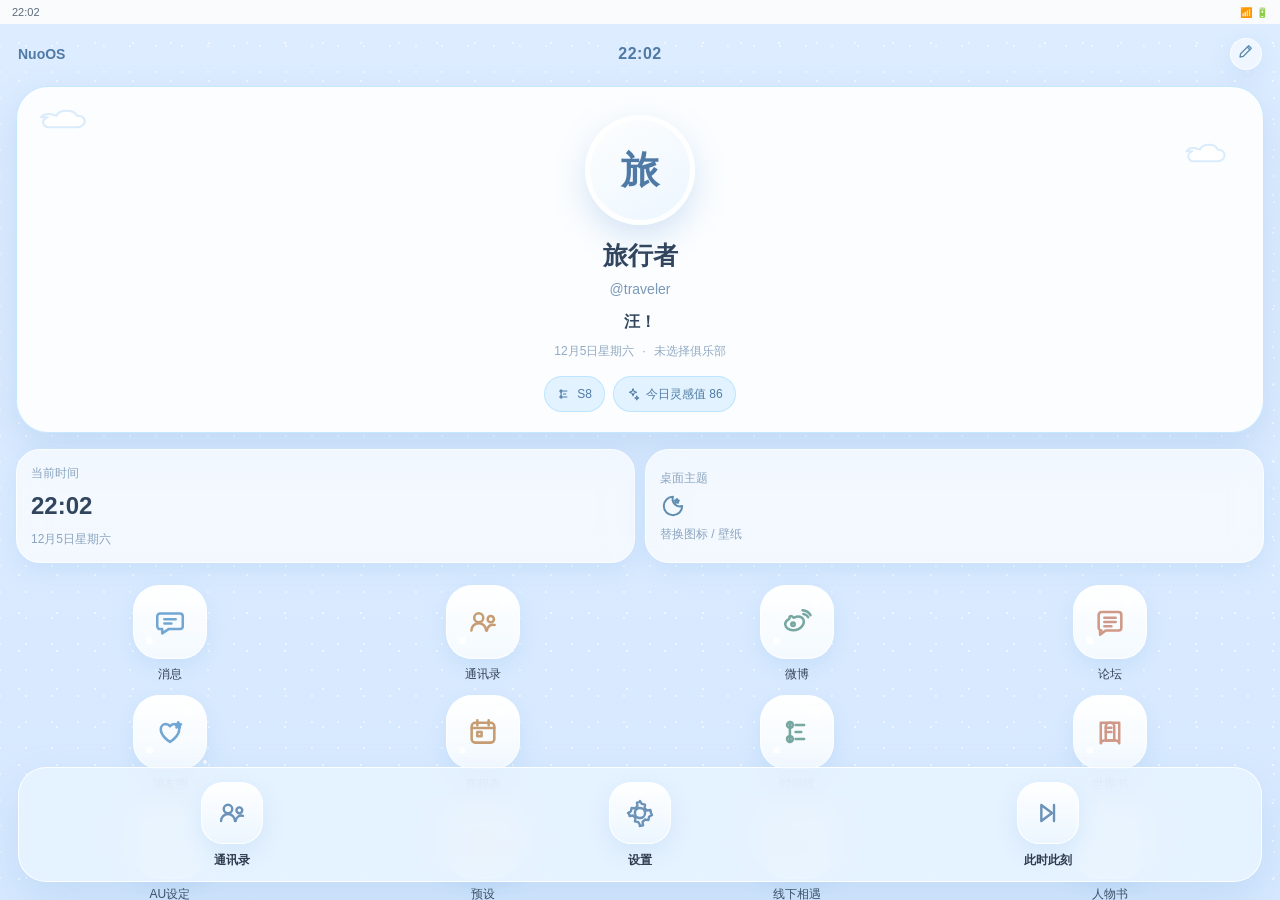
==== commit 06bd35d5: "Add files via upload" ====
--- a/index.html
+++ b/index.html
@@ -6,7 +6,7 @@
   <meta name="theme-color" content="#6ba3d6">
   <meta name="mobile-web-app-capable" content="yes">
   <meta name="apple-mobile-web-app-capable" content="yes">
-  <meta name="apple-mobile-web-app-status-bar-style" content="default">
+  <meta name="apple-mobile-web-app-status-bar-style" content="black-translucent">
   <meta name="apple-mobile-web-app-title" content="荣耀手机">
   <link rel="manifest" href="manifest.json">
   <link rel="apple-touch-icon" href="assets/icons/icon-192.png">
--- a/css/global.css
+++ b/css/global.css
@@ -4,6 +4,8 @@
   font-size: 16px;
   -webkit-text-size-adjust: 100%;
   -webkit-tap-highlight-color: transparent;
+  height: 100%;
+  height: -webkit-fill-available;
 }
 
 body {
@@ -14,8 +16,30 @@
   overflow: hidden;
   height: 100vh;
   height: 100dvh;
+  height: -webkit-fill-available;
+  overscroll-behavior: none;
   user-select: none;
   -webkit-user-select: none;
+}
+
+/* 已安装 / 全屏显示模式（PWA）：与系统全屏/独立窗口对齐，避免露边 */
+@media (display-mode: standalone), (display-mode: fullscreen), (display-mode: minimal-ui) {
+  html {
+    height: 100%;
+    height: -webkit-fill-available;
+  }
+  body {
+    height: 100%;
+    height: 100dvh;
+    height: -webkit-fill-available;
+    min-height: 100%;
+    min-height: -webkit-fill-available;
+  }
+  #app {
+    height: 100%;
+    min-height: 100%;
+    min-height: -webkit-fill-available;
+  }
 }
 
 #app {
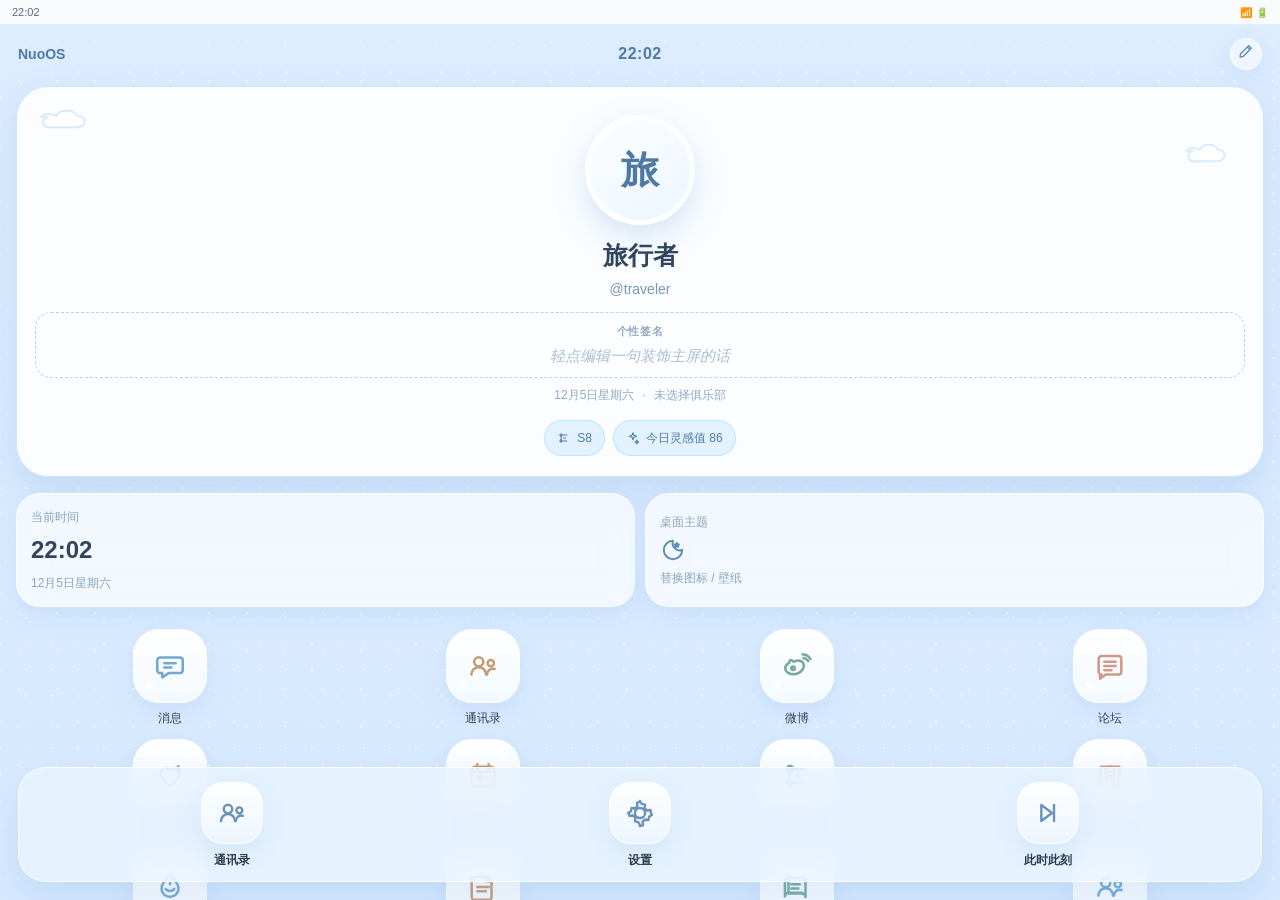
==== commit 6d4cb1f8: "Add files via upload" ====
--- a/index.html
+++ b/index.html
@@ -35,6 +35,7 @@
   <script>
     if ('serviceWorker' in navigator) {
       navigator.serviceWorker.register('sw.js').then(async (registration) => {
+        registration.update().catch(() => {});
         if (registration.waiting) {
           registration.waiting.postMessage({ type: 'SKIP_WAITING' });
         }
--- a/css/pages.css
+++ b/css/pages.css
@@ -129,11 +129,49 @@
   color: #7a99b8;
   font-size: 14px;
 }
-.home-hero-bio {
-  margin-top: 10px;
-  color: #31465e;
-  font-size: 16px;
+.home-hero-signature {
+  display: block;
+  width: 100%;
+  margin: 12px 0 0;
+  padding: 10px 12px;
+  border-radius: 16px;
+  border: 1px dashed rgba(120, 175, 225, 0.55);
+  background: rgba(255, 255, 255, 0.45);
+  text-align: center;
+  cursor: pointer;
+  font: inherit;
+  color: inherit;
+  -webkit-tap-highlight-color: transparent;
+}
+.home-hero-signature:active {
+  background: rgba(223, 242, 255, 0.65);
+}
+.home-hero-signature-label {
+  display: block;
+  font-size: 11px;
   font-weight: 600;
+  letter-spacing: 0.06em;
+  color: #93aac3;
+  text-transform: none;
+  margin-bottom: 6px;
+}
+.home-hero-signature-text {
+  font-size: 15px;
+  font-weight: 500;
+  color: #4a6582;
+  line-height: 1.45;
+  max-height: 3.1em;
+  overflow: hidden;
+  display: -webkit-box;
+  -webkit-line-clamp: 2;
+  -webkit-box-orient: vertical;
+  white-space: pre-wrap;
+  word-break: break-word;
+}
+.home-hero-signature-text.is-empty {
+  font-weight: 400;
+  font-style: italic;
+  color: #a8bdd4;
 }
 .home-hero-meta {
   margin-top: 8px;
@@ -774,7 +812,7 @@
   gap: 12px;
 }
 .profile-name { font-size: var(--font-xl); font-weight: 700; }
-.profile-bio { font-size: var(--font-sm); color: var(--text-secondary); text-align: center; }
+.profile-signature { font-size: var(--font-sm); color: var(--text-secondary); text-align: center; max-width: 280px; line-height: 1.45; font-style: italic; }
 
 /* AU panel */
 .au-page { padding: 16px; }
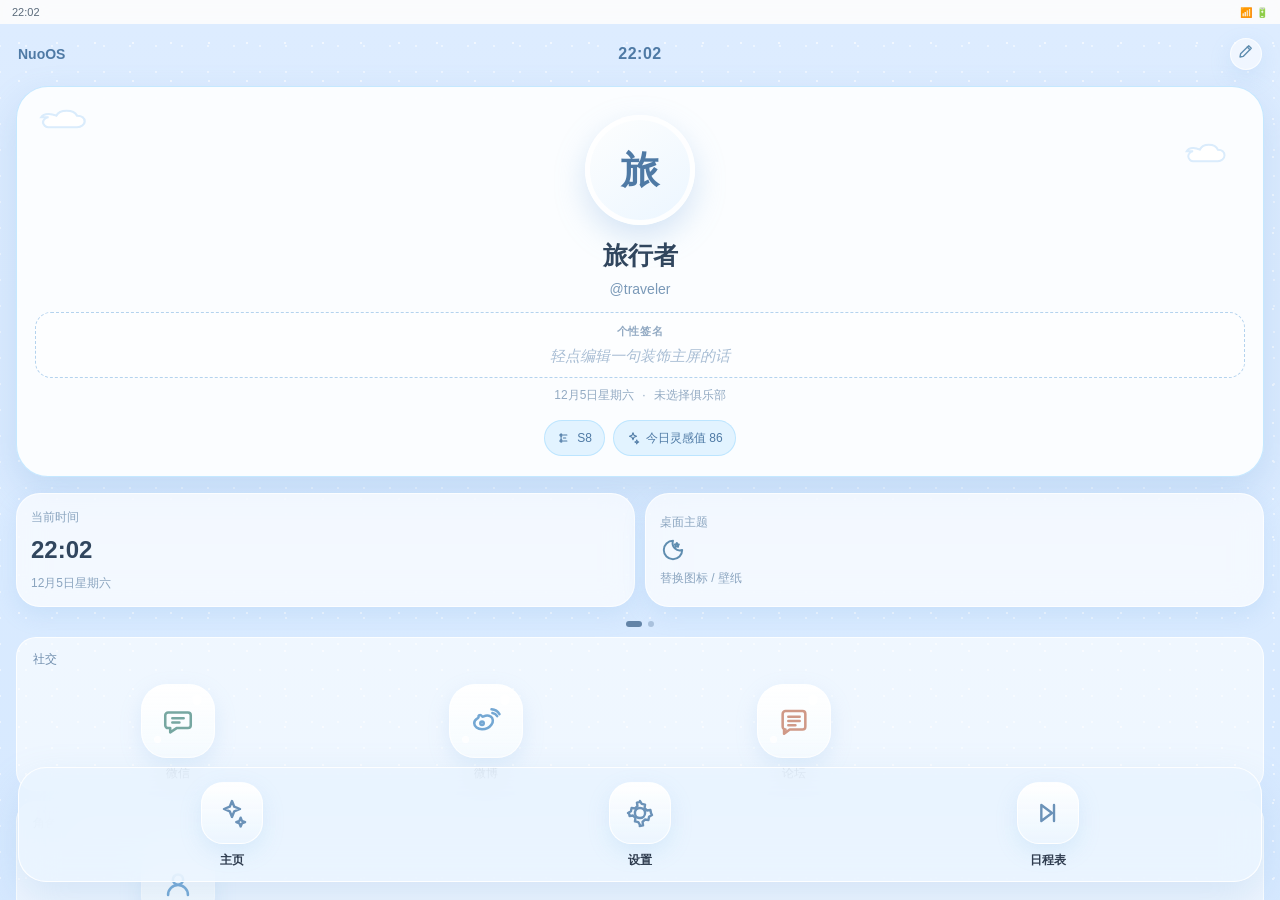
==== commit 769271ce: "Add files via upload" ====
--- a/index.html
+++ b/index.html
@@ -15,6 +15,9 @@
   <link rel="stylesheet" href="css/global.css">
   <link rel="stylesheet" href="css/components.css">
   <link rel="stylesheet" href="css/pages.css">
+  <!-- 发版到 GitHub 后若用户仍看到旧界面：把下面两个数字改成相同的新号（如 16）再推送 -->
+  <script>window.__GLORY_BUILD__ = '16';</script>
+  <script type="module" src="js/boot.js?v=15"></script>
 </head>
 <body>
   <div id="app">
@@ -30,31 +33,5 @@
     <div id="modal-container"></div>
     <div id="context-menu-container"></div>
   </div>
-
-  <script type="module" src="js/app.js"></script>
-  <script>
-    if ('serviceWorker' in navigator) {
-      navigator.serviceWorker.register('sw.js').then(async (registration) => {
-        registration.update().catch(() => {});
-        if (registration.waiting) {
-          registration.waiting.postMessage({ type: 'SKIP_WAITING' });
-        }
-        registration.addEventListener('updatefound', () => {
-          const nextWorker = registration.installing;
-          nextWorker?.addEventListener('statechange', () => {
-            if (nextWorker.state === 'installed' && navigator.serviceWorker.controller) {
-              nextWorker.postMessage({ type: 'SKIP_WAITING' });
-            }
-          });
-        });
-      }).catch(() => {});
-      navigator.serviceWorker.addEventListener('controllerchange', () => {
-        if (!window.__gloryReloading) {
-          window.__gloryReloading = true;
-          window.location.reload();
-        }
-      });
-    }
-  </script>
 </body>
 </html>
--- a/css/components.css
+++ b/css/components.css
@@ -106,26 +106,26 @@
   box-shadow: 0 2px 8px rgba(100, 150, 210, 0.3);
 }
 .avatar img { width: 100%; height: 100%; object-fit: cover; }
-.avatar-sm { width: 32px; height: 32px; font-size: 14px; }
+.avatar-sm { width: 36px; height: 36px; font-size: 15px; }
 .avatar-lg { width: 56px; height: 56px; font-size: 24px; }
 .avatar-xl { width: 72px; height: 72px; font-size: 32px; }
 
 /* Chat Bubble */
 .bubble-row {
   display: flex;
-  gap: 8px;
-  padding: 4px 12px;
+  gap: 10px;
+  padding: 3px 10px;
   max-width: 100%;
-  align-items: flex-end;
+  align-items: flex-start;
 }
 .bubble-row.self { flex-direction: row-reverse; }
-.bubble-wrap { max-width: 72%; display: flex; flex-direction: column; }
+.bubble-wrap { max-width: 78%; display: flex; flex-direction: column; }
 .bubble-row.self .bubble-wrap { align-items: flex-end; }
 .bubble-avatar-slot {
-  width: 32px;
+  width: 36px;
   flex-shrink: 0;
   display: flex;
-  align-items: flex-end;
+  align-items: flex-start;
 }
 .bubble-sender {
   font-size: var(--font-xs);
@@ -134,47 +134,24 @@
   padding: 0 6px;
 }
 .bubble {
-  padding: 10px 15px;
-  border-radius: 20px;
-  font-size: 14px;
+  padding: 9px 12px;
+  border-radius: var(--radius-md);
+  font-size: 13px;
   line-height: 1.45;
   word-break: break-word;
   position: relative;
 }
 .bubble-row:not(.self) .bubble {
-  background: #ffffff;
-  color: #1e3b5c;
-  border: 1px solid #c2e2ff;
-  box-shadow: 0 2px 10px rgba(120, 170, 220, 0.15);
-  border-top-left-radius: 4px;
+  background: var(--bubble-other);
+  color: var(--bubble-other-text);
+  border: 1px solid var(--border);
+  box-shadow: 0 1px 2px rgba(0, 0, 0, 0.04);
 }
 .bubble-row.self .bubble {
-  background: linear-gradient(145deg, #ecf8ff, #cde6ff);
-  color: #1e3b5c;
-  box-shadow: 0 4px 12px rgba(100, 160, 220, 0.25);
-  border-top-right-radius: 4px;
-}
-.bubble-row:not(.self) .bubble::after {
-  content: '';
-  position: absolute;
-  width: 44px;
-  height: 28px;
-  top: -18px;
-  left: -10px;
-  background: url("data:image/svg+xml,%3Csvg xmlns='http://www.w3.org/2000/svg' viewBox='0 0 50 30'%3E%3Cpath d='M12 12c-2 0-4 2-4 4s2 4 4 4h22c3 0 5-2 5-5s-2-5-5-5c-1-3-4-5-8-5-3 0-6 2-7 5-1-1-3-2-5-2-3 0-5 2-5 4z' fill='%23ffffff' stroke='%23336699' stroke-width='2' /%3E%3Ccircle cx='16' cy='16' r='2' fill='%23336699' opacity='0.3' /%3E%3C/svg%3E") no-repeat center/contain;
-  filter: drop-shadow(0 4px 6px rgba(50, 100, 150, 0.3));
-  pointer-events: none;
-}
-.bubble-row.self .bubble::before {
-  content: '';
-  position: absolute;
-  width: 24px;
-  height: 24px;
-  top: -10px;
-  right: -4px;
-  background: url("data:image/svg+xml,%3Csvg xmlns='http://www.w3.org/2000/svg' viewBox='0 0 24 24' fill='%23ffe480'%3E%3Cpath d='M12 2l3.09 6.26L22 9.27l-5 4.87L18.18 22 12 18.07 5.82 22 7 14.14 2 9.27l6.91-1.01L12 2z'/%3E%3C/svg%3E") no-repeat center/contain;
-  filter: drop-shadow(0 2px 4px rgba(176, 224, 255, 0.85));
-  pointer-events: none;
+  background: var(--bubble-self);
+  color: var(--bubble-self-text);
+  border: 1px solid var(--border);
+  box-shadow: 0 1px 2px rgba(0, 0, 0, 0.06);
 }
 .bubble-time {
   font-size: var(--font-xs);
@@ -572,8 +549,8 @@
 }
 .chat-sticker img {
   display: block;
-  max-width: min(100%, 240px);
-  max-height: min(50vh, 320px);
+  max-width: min(100%, 200px);
+  max-height: min(44vh, 260px);
   width: auto;
   height: auto;
   object-fit: contain;
@@ -581,6 +558,12 @@
   border-radius: 10px;
   border: 1px solid var(--border);
 }
+@media (max-width: 480px) {
+  .chat-sticker img {
+    max-width: min(100%, 132px);
+    max-height: min(30vh, 168px);
+  }
+}
 
 .chat-sticker-picker {
   align-content: start;
@@ -590,6 +573,21 @@
   border: none;
   background: transparent;
   padding: 2px;
+}
+
+.chat-sticker-picker .stk-pick-img {
+  display: block;
+  width: 40px;
+  height: 40px;
+  object-fit: contain;
+  border-radius: 8px;
+  background: var(--bg-card);
+}
+@media (max-width: 480px) {
+  .chat-sticker-picker .stk-pick-img {
+    width: 34px;
+    height: 34px;
+  }
 }
 
 /* 淘宝 / 美团 风格「分享购物」卡片 */
--- a/css/pages.css
+++ b/css/pages.css
@@ -412,6 +412,54 @@
   gap: 8px;
 }
 
+.home-board { position: relative; z-index: 2; }
+.home-page-dots {
+  display: flex;
+  justify-content: center;
+  gap: 6px;
+  margin: 2px 0 10px;
+}
+.home-page-dot {
+  width: 6px;
+  height: 6px;
+  border-radius: 999px;
+  background: rgba(86, 121, 157, 0.35);
+}
+.home-page-dot.active {
+  width: 16px;
+  background: rgba(86, 121, 157, 0.9);
+}
+.home-group-list {
+  display: flex;
+  flex-direction: column;
+  gap: 10px;
+}
+.home-group-card {
+  border: 1px solid rgba(255,255,255,0.82);
+  border-radius: 20px;
+  background: rgba(255,255,255,0.6);
+  padding: 12px 10px 10px;
+}
+.home-group-title {
+  font-size: 12px;
+  color: #6e8cac;
+  margin-bottom: 8px;
+  padding-left: 6px;
+}
+.home-page-actions {
+  display: flex;
+  gap: 8px;
+  justify-content: center;
+  margin-top: 10px;
+}
+.home-edit-mode .home-app {
+  animation: homeWiggle .16s ease-in-out infinite alternate;
+}
+@keyframes homeWiggle {
+  from { transform: rotate(-0.8deg); }
+  to { transform: rotate(0.8deg); }
+}
+
 /* Chat list page */
 .chat-list-page { padding-bottom: calc(var(--tabbar-h) + var(--safe-bottom)); }
 
@@ -439,12 +487,54 @@
   padding: 10px 12px 8px;
   background: rgba(255, 255, 255, 0.72);
   border-top: 1px solid rgba(176, 224, 255, 0.6);
+  align-items: center;
+  justify-content: center;
 }
 .chat-action-bar .btn {
   flex: 1;
   background: rgba(255,255,255,0.85);
   border-color: #b6dcfb;
   color: var(--soft-blue);
+}
+.chat-action-bar--icons {
+  gap: 12px;
+  padding: 6px 10px 6px;
+  flex-wrap: wrap;
+}
+.chat-toolbar-icon-btn {
+  flex: 0 0 auto;
+  width: 36px;
+  height: 34px;
+  padding: 0;
+  margin: 0;
+  display: inline-flex;
+  align-items: center;
+  justify-content: center;
+  border-radius: 10px;
+  border: 1px solid rgba(182, 220, 251, 0.95);
+  background: rgba(255, 255, 255, 0.92);
+  color: var(--soft-blue);
+  cursor: pointer;
+  font: inherit;
+  -webkit-tap-highlight-color: transparent;
+  transition: background 0.15s, border-color 0.15s, transform 0.1s;
+}
+.chat-toolbar-icon-btn:active {
+  transform: scale(0.96);
+  background: rgba(223, 242, 255, 0.95);
+}
+.chat-toolbar-svg svg {
+  width: 20px;
+  height: 20px;
+}
+/* 工具条内填充型图标（圆点、方块）：覆盖全局 .svg-icon 对 circle/rect 的 fill:none */
+.chat-toolbar-icon-btn .svg-icon svg circle {
+  fill: currentColor !important;
+  stroke: none !important;
+}
+.chat-toolbar-icon-btn .svg-icon svg rect {
+  fill: currentColor !important;
+  stroke: none !important;
 }
 .chat-action-icon {
   width: 16px;
@@ -1026,12 +1116,82 @@
 .moment-comment-line { margin-top: 4px; line-height: 1.4; }
 .moment-actions { display: flex; gap: 12px; margin-top: 10px; }
 .moment-like-btn,
-.moment-ai-btn {
+.moment-comment-toggle-btn {
   padding: 4px 12px;
   font-size: var(--font-xs);
   border-radius: var(--radius-sm);
   border: 1px solid var(--border);
   background: var(--bg-card);
+  display: inline-flex;
+  align-items: center;
+  gap: 4px;
+}
+.moment-actions-right {
+  margin-left: auto;
+  display: inline-flex;
+  gap: 8px;
+}
+.moment-ai-btn,
+.moment-forward-btn {
+  width: 30px;
+  height: 30px;
+  border-radius: 999px;
+  border: 1px solid var(--border);
+  background: var(--bg-card);
+  display: inline-flex;
+  align-items: center;
+  justify-content: center;
+}
+.moment-action-svg {
+  width: 14px;
+  height: 14px;
+}
+.moment-comments.is-collapsed .moment-comment-line,
+.moment-comments.is-collapsed .moment-comment-input-row,
+.moment-comments.is-collapsed .moment-likes-line {
+  display: none;
+}
+.moment-comment-line {
+  width: 100%;
+  border: 0;
+  background: transparent;
+  text-align: left;
+  font-size: var(--font-xs);
+  line-height: 1.45;
+  margin-top: 4px;
+  padding: 0;
+}
+.moment-comment-replyto {
+  color: var(--text-hint);
+  font-size: 11px;
+}
+.moment-comment-input-row {
+  margin-top: 8px;
+  display: flex;
+  gap: 6px;
+}
+.moment-comment-input-row .form-input {
+  min-height: 32px;
+  padding: 6px 8px;
+}
+.moments-cover-btn {
+  border: 1px solid rgba(255,255,255,0.8);
+  color: #fff;
+  background: rgba(0,0,0,0.25);
+  border-radius: 999px;
+  font-size: 12px;
+  padding: 4px 10px;
+}
+.moments-mention-list {
+  display: grid;
+  grid-template-columns: repeat(2, minmax(0, 1fr));
+  gap: 6px 8px;
+  font-size: 12px;
+}
+.moments-mention-list label {
+  display: flex;
+  align-items: center;
+  gap: 6px;
 }
 .moments-fab {
   position: fixed;
@@ -1078,6 +1238,42 @@
   color: var(--text-inverse);
   border-color: var(--primary);
 }
+.schedule-jump-tools {
+  display: grid;
+  grid-template-columns: 1fr 1fr;
+  gap: 6px;
+  padding: 8px 12px 4px;
+}
+.schedule-jump-tools .schedule-jump-btn {
+  grid-column: span 2;
+}
+.schedule-focus .schedule-round-title {
+  color: var(--primary);
+}
+.schedule-focus .schedule-match {
+  border-color: rgba(106,163,214,0.55);
+  box-shadow: 0 0 0 1px rgba(106,163,214,0.2);
+}
+
+/* Wechat hub */
+.wechat-home-page { display: flex; flex-direction: column; min-height: 100%; }
+.wechat-home-title { font-size: 13px; color: var(--text-hint); margin-bottom: 8px; }
+.wechat-home-grid { display: grid; gap: 8px; }
+.wechat-entry,
+.wechat-discover-item {
+  width: 100%;
+  border: 1px solid var(--border);
+  border-radius: 12px;
+  background: var(--bg-elevated);
+  padding: 10px;
+  display: flex;
+  align-items: center;
+  gap: 10px;
+}
+.wechat-entry-text { display: flex; flex-direction: column; align-items: flex-start; }
+.wechat-entry-text strong { font-size: 14px; }
+.wechat-entry-text small { font-size: 12px; color: var(--text-hint); }
+.wechat-entry-svg { width: 20px; height: 20px; color: var(--primary); }
 .schedule-round-title {
   font-size: var(--font-md);
   margin: 16px 0 8px;
@@ -1348,6 +1544,16 @@
   text-overflow: ellipsis;
   white-space: nowrap;
 }
+.gi-member-title {
+  font-size: 10px;
+  color: var(--text-hint);
+  line-height: 1.2;
+  max-width: 64px;
+  text-align: center;
+  overflow: hidden;
+  text-overflow: ellipsis;
+  white-space: nowrap;
+}
 .gi-badge {
   font-size: 9px;
   padding: 1px 4px;
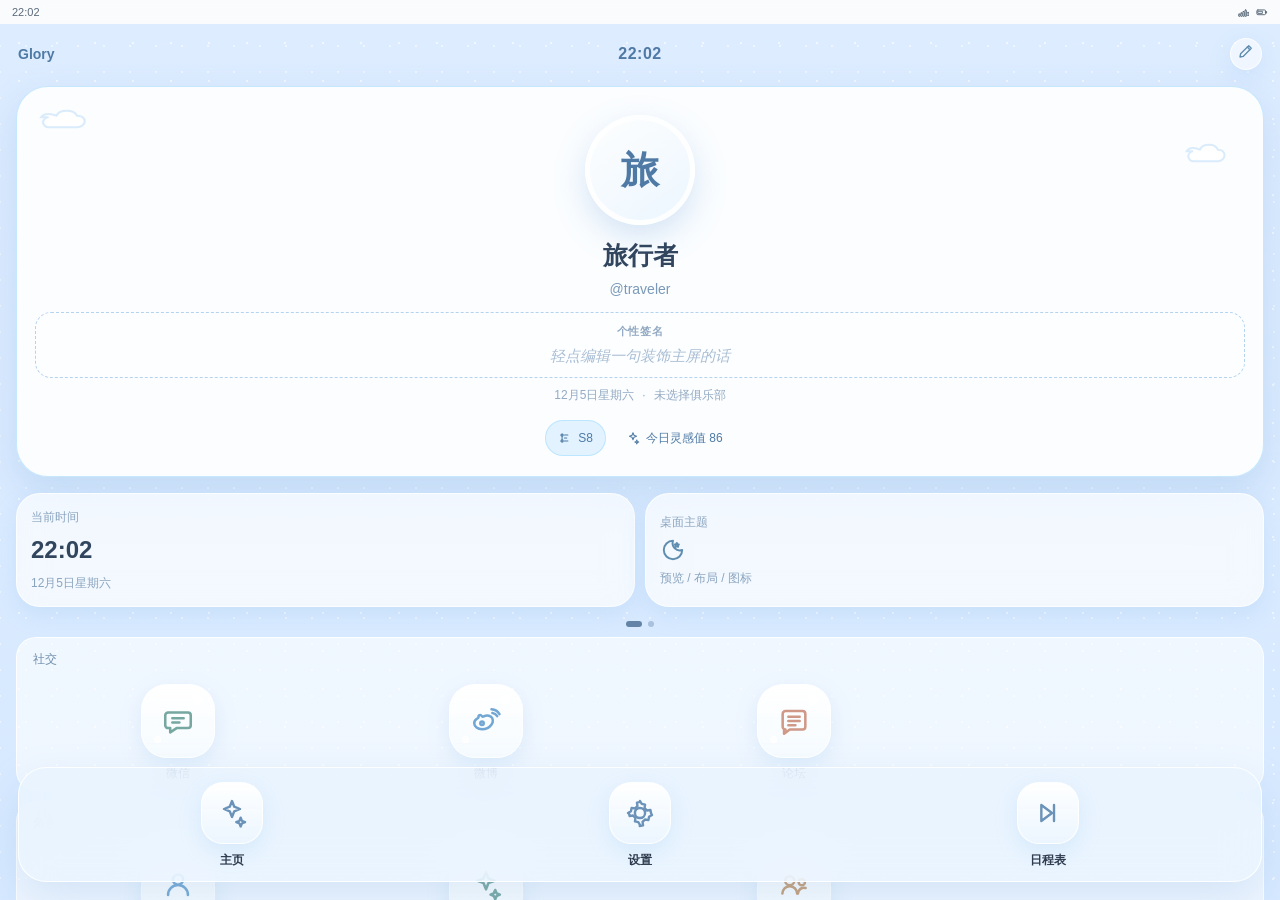
==== commit 106f3bac: "Add files via upload" ====
--- a/index.html
+++ b/index.html
@@ -11,21 +11,21 @@
   <link rel="manifest" href="manifest.json">
   <link rel="apple-touch-icon" href="assets/icons/icon-192.png">
   <title>荣耀手机 - 全职高手</title>
-  <link rel="stylesheet" href="css/variables.css">
-  <link rel="stylesheet" href="css/global.css">
-  <link rel="stylesheet" href="css/components.css">
-  <link rel="stylesheet" href="css/pages.css">
-  <!-- 发版到 GitHub 后若用户仍看到旧界面：把下面两个数字改成相同的新号（如 16）再推送 -->
-  <script>window.__GLORY_BUILD__ = '16';</script>
-  <script type="module" src="js/boot.js?v=15"></script>
+  <link rel="stylesheet" href="css/variables.css?v=20">
+  <link rel="stylesheet" href="css/global.css?v=20">
+  <link rel="stylesheet" href="css/components.css?v=20">
+  <link rel="stylesheet" href="css/pages.css?v=20">
+  <!-- 发版到 GitHub 后若用户仍看到旧界面：把下面与 link ?v= 的数字改成相同新号再推送 -->
+  <script>window.__GLORY_BUILD__ = '20';</script>
+  <script type="module" src="js/boot.js?v=20"></script>
 </head>
 <body>
   <div id="app">
     <div id="status-bar">
       <span id="status-time"></span>
       <span id="status-icons">
-        <span id="wifi-icon">📶</span>
-        <span id="battery-icon">🔋</span>
+        <span id="wifi-icon"></span>
+        <span id="battery-icon"></span>
       </span>
     </div>
     <div id="page-container"></div>
--- a/css/global.css
+++ b/css/global.css
@@ -71,7 +71,21 @@
   padding-top: var(--safe-top);
 }
 
-#status-icons { display: flex; gap: 4px; font-size: 10px; }
+#status-icons {
+  display: flex;
+  gap: 6px;
+  align-items: center;
+}
+#status-icons > span {
+  display: inline-flex;
+  align-items: center;
+  justify-content: center;
+  color: var(--text-secondary);
+}
+.status-icon {
+  width: 14px;
+  height: 14px;
+}
 
 #page-container {
   position: absolute;
--- a/css/components.css
+++ b/css/components.css
@@ -102,8 +102,8 @@
   color: var(--deep-blue);
   overflow: hidden;
   flex-shrink: 0;
-  border: 2px solid #b0e0ff;
-  box-shadow: 0 2px 8px rgba(100, 150, 210, 0.3);
+  border: none;
+  box-shadow: none;
 }
 .avatar img { width: 100%; height: 100%; object-fit: cover; }
 .avatar-sm { width: 36px; height: 36px; font-size: 15px; }
@@ -202,10 +202,10 @@
   gap: 8px;
   padding: 8px 12px;
   padding-bottom: calc(8px + var(--safe-bottom));
-  background: rgba(255, 255, 255, 0.82);
+  background: rgba(255, 255, 255, 0.98);
   backdrop-filter: blur(15px);
   -webkit-backdrop-filter: blur(15px);
-  border-top: 1px solid #b0e0ff;
+  border-top: 1px solid #ebedf0;
 }
 .chat-input {
   flex: 1;
@@ -213,14 +213,14 @@
   max-height: 120px;
   padding: 10px 14px;
   border-radius: 28px;
-  border: 1px solid #b0e0ff;
-  background: rgba(255, 255, 255, 0.95);
+  border: 1px solid #dde2e8;
+  background: #ffffff;
   resize: none;
   outline: none;
   font-size: 14px;
   line-height: 1.4;
-  color: #1e3b5c;
-  caret-color: #5f8db0;
+  color: #1f2937;
+  caret-color: #3b82f6;
 }
 .chat-input:focus { border-color: var(--primary); }
 .chat-input::placeholder { color: #7f9fbf; }
@@ -237,6 +237,50 @@
   box-shadow: 0 3px 8px rgba(95, 141, 176, 0.5);
 }
 .chat-send-btn:active { opacity: 0.8; }
+
+/* QQ-like cleaner chat layout */
+.chat-page .bubble-row {
+  gap: 12px;
+  padding: 6px 12px;
+}
+.chat-page .bubble-avatar-slot {
+  width: 44px;
+}
+.chat-page .avatar {
+  width: 44px;
+  height: 44px;
+  border: none;
+  box-shadow: none;
+}
+.chat-page .bubble-wrap {
+  max-width: min(78%, 520px);
+}
+/*
+ * 自己侧：flex-end 整行贴右；order 让气泡在左、头像在右（与 gap 一致）。
+ * 气泡列不 flex 放大（0 1 auto），宽=max(内容,max-width 帽)；内部 flex-end → 图/文右缘对齐。
+ */
+.chat-page .bubble-row.self {
+  display: flex;
+  flex-direction: row;
+  justify-content: flex-end;
+  align-items: flex-start;
+  gap: 12px;
+}
+.chat-page .bubble-row.self .bubble-avatar-slot {
+  order: 2;
+  flex: 0 0 44px;
+  width: 44px;
+}
+.chat-page .bubble-row.self .bubble-wrap {
+  order: 1;
+  flex: 0 1 auto;
+  min-width: 0;
+  max-width: min(78%, 520px);
+  box-sizing: border-box;
+}
+.chat-page .bubble {
+  border-radius: 14px;
+}
 .chat-tools-row {
   display: flex;
   gap: 16px;
@@ -540,13 +584,20 @@
 }
 .voice-msg-dur { font-size: var(--font-sm); }
 
-/* 气泡内表情：保持原始宽高比完整显示，避免长方形/异形被裁切 */
-.chat-sticker {
-  display: inline-block;
+/* 独立表情包/纯图：无气泡底色与描边，贴会话背景（类似微信贴纸） */
+.chat-sticker-slot {
+  display: block;
+  width: fit-content;
   max-width: 100%;
   line-height: 0;
-  vertical-align: bottom;
-}
+}
+.chat-sticker {
+  display: block;
+  width: fit-content;
+  max-width: 100%;
+  line-height: 0;
+}
+.chat-sticker-slot .chat-sticker img,
 .chat-sticker img {
   display: block;
   max-width: min(100%, 200px);
@@ -555,16 +606,36 @@
   height: auto;
   object-fit: contain;
   object-position: center bottom;
-  border-radius: 10px;
-  border: 1px solid var(--border);
+  border: none;
+  border-radius: 0;
+  box-shadow: none;
+  vertical-align: bottom;
 }
 @media (max-width: 480px) {
+  .chat-sticker-slot .chat-sticker img,
   .chat-sticker img {
     max-width: min(100%, 132px);
     max-height: min(30vh, 168px);
   }
 }
 
+/* 表情包/纯图：主行不要用 width:100%（会在列里拉满再留白）；与文字气泡一样靠内容宽度 + 外层 bubble-wrap 的 align-items 贴边 */
+.bubble-mainline {
+  display: flex;
+  align-items: center;
+}
+.bubble-mainline--media {
+  display: block;
+  width: max-content;
+  max-width: 100%;
+  min-width: 0;
+}
+.bubble-mainline--media .blocked-indicator {
+  display: inline-block;
+  vertical-align: middle;
+  margin-left: 4px;
+}
+
 .chat-sticker-picker {
   align-content: start;
 }
@@ -572,7 +643,25 @@
 .chat-sticker-picker .stk-pick {
   border: none;
   background: transparent;
-  padding: 2px;
+  padding: 4px 2px 2px;
+  display: flex;
+  flex-direction: column;
+  align-items: center;
+  gap: 2px;
+  max-width: 100%;
+  min-width: 0;
+}
+
+.chat-sticker-picker .stk-pick-label {
+  display: block;
+  width: 100%;
+  font-size: 10px;
+  line-height: 1.2;
+  color: var(--text-secondary);
+  text-align: center;
+  overflow: hidden;
+  text-overflow: ellipsis;
+  white-space: nowrap;
 }
 
 .chat-sticker-picker .stk-pick-img {
@@ -582,6 +671,7 @@
   object-fit: contain;
   border-radius: 8px;
   background: var(--bg-card);
+  flex-shrink: 0;
 }
 @media (max-width: 480px) {
   .chat-sticker-picker .stk-pick-img {
@@ -719,3 +809,21 @@
   min-width: 200px;
   max-width: 260px;
 }
+
+.textimg-card {
+  min-width: 220px;
+  max-width: 320px;
+}
+.textimg-card .link-card-icon {
+  background: #eef3ff;
+  color: #4d6bff;
+}
+.textimg-card .link-card-title {
+  font-weight: 600;
+}
+.textimg-card .link-card-desc {
+  display: -webkit-box;
+  -webkit-line-clamp: 2;
+  -webkit-box-orient: vertical;
+  overflow: hidden;
+}
--- a/css/pages.css
+++ b/css/pages.css
@@ -455,38 +455,417 @@
 .home-edit-mode .home-app {
   animation: homeWiggle .16s ease-in-out infinite alternate;
 }
+
+/* 主页风格预设：异型组件 */
+.home-scene.home-style-island .home-hero-card {
+  border-radius: 34px 34px 24px 24px;
+}
+.home-scene.home-style-island .home-widget-row {
+  grid-template-columns: 1.2fr 0.8fr;
+}
+.home-scene.home-style-island .home-widget {
+  border-radius: 28px 18px 28px 18px;
+}
+.home-scene.home-style-island .home-group-list {
+  display: grid;
+  grid-template-columns: 1fr 1fr;
+  gap: 10px;
+}
+.home-scene.home-style-island .home-group-card:nth-child(1) {
+  grid-column: span 2;
+  border-radius: 26px 26px 18px 18px;
+}
+.home-scene.home-style-island .home-group-card {
+  border-radius: 22px 14px 22px 14px;
+}
+.home-scene.home-style-island .home-grid {
+  grid-template-columns: repeat(3, 1fr);
+}
+
+.home-scene.home-style-magazine .home-hero-card {
+  border-radius: 18px;
+  text-align: left;
+  padding: 22px 16px 16px;
+}
+.home-scene.home-style-magazine .home-cloud {
+  display: none;
+}
+.home-scene.home-style-magazine .home-hero-avatar {
+  margin: 0 0 10px;
+  width: 88px;
+  height: 88px;
+}
+.home-scene.home-style-magazine .home-hero-pills {
+  justify-content: flex-start;
+}
+.home-scene.home-style-magazine .home-widget {
+  border-radius: 16px;
+}
+.home-scene.home-style-magazine .home-group-card {
+  border-radius: 14px;
+}
+.home-scene.home-style-magazine .home-grid {
+  grid-template-columns: repeat(5, 1fr);
+  gap: 12px 8px;
+}
+.home-scene.home-style-magazine .home-app-icon {
+  width: 60px;
+  height: 60px;
+}
+
+/* Freeform home layout */
+.home-freeform-board {
+  position: relative;
+  z-index: 2;
+  margin-top: 8px;
+}
+.home-freeform-canvas {
+  display: grid;
+  grid-template-columns: repeat(6, minmax(0, 1fr));
+  grid-auto-rows: 56px;
+  gap: 8px;
+  padding: 6px 2px 0;
+}
+.home-free-item {
+  border-radius: 18px;
+  border: 1px solid rgba(255,255,255,0.86);
+  background: rgba(255,255,255,0.65);
+  box-shadow: var(--home-shadow-soft);
+  color: #2f4661;
+  overflow: hidden;
+  display: flex;
+  flex-direction: column;
+  justify-content: center;
+  align-items: center;
+  gap: 4px;
+}
+.home-free-item.is-app .home-free-item-icon {
+  width: 42px;
+  height: 42px;
+}
+.home-free-item.is-app .home-app-art,
+.home-free-item.is-app .home-app-custom-icon {
+  border-radius: 16px;
+}
+.home-free-item-label {
+  font-size: 12px;
+  font-weight: 600;
+  text-align: center;
+  text-shadow: 0 1px 1px rgba(255,255,255,0.35);
+}
+
+/* Customizer canvas */
+.hc-canvas {
+  margin-top: 8px;
+  border-radius: 16px;
+  border: 1px solid rgba(200, 220, 241, 0.9);
+  background: linear-gradient(180deg, #e7f2ff, #d8e9ff);
+  min-height: 720px;
+  display: grid;
+  grid-template-columns: repeat(6, minmax(0, 1fr));
+  grid-auto-rows: 56px;
+  gap: 8px;
+  padding: 10px;
+}
+.hc-phone-frame {
+  margin-top: 8px;
+  max-width: 390px;
+  width: 100%;
+  margin-left: auto;
+  margin-right: auto;
+  border-radius: 26px;
+  padding: 8px;
+  border: 1px solid rgba(186, 210, 236, 0.9);
+  background: rgba(255,255,255,0.5);
+}
+.hc-phone-frame .hc-canvas {
+  margin-top: 0;
+  min-height: 0;
+  aspect-ratio: 9 / 19.5;
+  grid-auto-rows: minmax(24px, calc((100% - 88px) / 12));
+}
+.hc-item {
+  border-radius: 16px;
+  border: 1px dashed rgba(100, 142, 184, 0.45);
+  background: rgba(255,255,255,0.7);
+  color: #2f4661;
+  display: flex;
+  flex-direction: column;
+  align-items: center;
+  justify-content: center;
+  gap: 6px;
+  overflow: hidden;
+}
+.hc-item.is-component {
+  border-style: solid;
+  border-color: rgba(175, 202, 228, 0.8);
+}
+.hc-item.is-deco {
+  border-radius: 24px 12px 24px 12px;
+}
+.hc-item[style*="border-radius:50%"] {
+  aspect-ratio: 1 / 1;
+}
+.hc-item.is-selected .hc-item-text {
+  text-shadow: 0 1px 1px rgba(255,255,255,0.6);
+}
+.hc-item.is-selected {
+  outline: 2px solid #6d9fce;
+}
+.hc-item-svg {
+  width: 26px;
+  height: 26px;
+}
+.hc-item-text {
+  font-size: 12px;
+  font-weight: 600;
+}
 @keyframes homeWiggle {
   from { transform: rotate(-0.8deg); }
   to { transform: rotate(0.8deg); }
 }
 
+/* Home customizer */
+.home-customizer-page .card-block {
+  border-radius: 16px;
+}
+.hc-list {
+  display: flex;
+  flex-direction: column;
+  gap: 8px;
+}
+.hc-row {
+  display: flex;
+  align-items: center;
+  justify-content: space-between;
+  gap: 10px;
+  padding: 10px 12px;
+  border-radius: 12px;
+  background: rgba(240, 248, 255, 0.8);
+  border: 1px solid rgba(210, 228, 246, 0.8);
+}
+.hc-row-main {
+  display: flex;
+  flex-direction: column;
+  gap: 2px;
+}
+.hc-row-main strong {
+  font-size: 13px;
+  color: #2f4661;
+}
+.hc-row-main span {
+  font-size: 11px;
+  color: #8da8c5;
+}
+.hc-switch {
+  display: inline-flex;
+  align-items: center;
+  gap: 6px;
+  font-size: 12px;
+  color: #4f6c8b;
+}
+.hc-preview {
+  border-radius: 16px;
+  padding: 12px;
+  background: linear-gradient(180deg, #e7f2ff, #d6e8ff);
+  border: 1px solid rgba(198, 220, 243, 0.9);
+  display: flex;
+  flex-direction: column;
+  gap: 8px;
+}
+.hc-preview-block {
+  border-radius: 12px;
+  border: 1px solid rgba(255, 255, 255, 0.9);
+  background: rgba(255, 255, 255, 0.75);
+  padding: 12px;
+  color: #4d6987;
+  font-size: 12px;
+  font-weight: 600;
+}
+.hc-preview.home-style-island .hc-preview-block.hc-hero {
+  border-radius: 20px 20px 12px 12px;
+}
+.hc-preview.home-style-island .hc-preview-block.hc-widgets {
+  border-radius: 18px 10px 18px 10px;
+}
+.hc-preview.home-style-magazine .hc-preview-block {
+  border-radius: 8px;
+}
+.hc-edit-mode .hc-row[data-id] {
+  animation: homeWiggle .16s ease-in-out infinite alternate;
+}
+
 /* Chat list page */
 .chat-list-page { padding-bottom: calc(var(--tabbar-h) + var(--safe-bottom)); }
 
+.chat-list-ai-banner {
+  display: flex;
+  align-items: center;
+  justify-content: space-between;
+  gap: 8px;
+  margin: 0 12px 10px;
+  padding: 10px 12px;
+  background: color-mix(in srgb, var(--primary) 14%, var(--bg-elevated, #fff));
+  border: 1px solid var(--border);
+  border-radius: var(--radius-md, 10px);
+  font-size: var(--font-sm);
+  cursor: pointer;
+  text-align: left;
+}
+.chat-list-ai-banner-text {
+  flex: 1;
+  line-height: 1.45;
+  color: var(--text-primary);
+}
+.chat-list-ai-banner-dismiss {
+  flex-shrink: 0;
+  width: 28px;
+  height: 28px;
+  padding: 0;
+  border: none;
+  background: transparent;
+  color: var(--text-hint);
+  font-size: 20px;
+  line-height: 1;
+  cursor: pointer;
+  border-radius: 6px;
+}
+.chat-list-ai-banner-dismiss:hover {
+  color: var(--text-primary);
+  background: color-mix(in srgb, var(--text-primary) 8%, transparent);
+}
+
+.chat-list-pin {
+  margin-right: 2px;
+  opacity: 0.9;
+  font-size: 0.95em;
+  vertical-align: -0.05em;
+}
+
 /* Chat window */
 .chat-page {
   display: flex;
   flex-direction: column;
   height: 100%;
-  background: linear-gradient(180deg, #eef7ff 0%, #dfeeff 100%);
+  background: #ffffff;
 }
 .chat-messages {
   flex: 1;
   overflow-y: auto;
-  padding: 12px 0 18px;
+  overscroll-behavior: contain;
+  scrollbar-gutter: stable;
+  padding: 10px 0 16px;
   display: flex;
   flex-direction: column;
+  gap: 4px;
+}
+.chat-typing-hint {
+  padding: 4px 12px;
+  font-size: var(--font-xs);
+  color: var(--text-hint);
+  background: rgba(255, 255, 255, 0.9);
+  border-top: 1px dashed var(--border);
+}
+.chat-list-right {
+  display: flex;
+  flex-direction: column;
+  align-items: flex-end;
+  gap: 6px;
 }
 .chat-header-custom {
   position: relative;
   overflow: visible;
 }
+/* 聊天顶栏：左右等宽槽位，标题视觉居中 */
+.chat-header-balanced {
+  display: grid;
+  grid-template-columns: minmax(48px, 1fr) minmax(0, 2.5fr) minmax(48px, 1fr);
+  align-items: center;
+  gap: 4px;
+  padding-left: 4px;
+  padding-right: 4px;
+}
+.chat-header-balanced .navbar-title,
+.chat-header-balanced .chat-header-title {
+  flex: none;
+}
+.chat-header-slot--left {
+  justify-self: start;
+  display: flex;
+  align-items: center;
+}
+.chat-header-slot--right {
+  justify-self: end;
+  display: flex;
+  align-items: center;
+}
+.chat-header-balanced .chat-header-title {
+  margin: 0;
+  justify-self: center;
+  text-align: center;
+  font-size: 16px;
+  font-weight: 600;
+  overflow: hidden;
+  text-overflow: ellipsis;
+  white-space: nowrap;
+  width: 100%;
+  min-width: 0;
+}
+/* 群聊昵称旁头衔：紫=普通 / 绿=管理 / 橙=群主 */
+.bubble-sender-line {
+  display: flex;
+  align-items: center;
+  flex-wrap: wrap;
+  gap: 6px;
+  margin-bottom: 4px;
+  padding: 0 6px;
+}
+.bubble-sender-line .bubble-sender-name {
+  font-size: var(--font-xs);
+  color: var(--soft-blue);
+}
+.group-member-title-badge {
+  display: inline-flex;
+  align-items: center;
+  padding: 2px 8px;
+  border-radius: 999px;
+  font-size: 11px;
+  font-weight: 600;
+  line-height: 1.25;
+  max-width: 200px;
+  overflow: hidden;
+  text-overflow: ellipsis;
+  white-space: nowrap;
+  vertical-align: middle;
+}
+.group-member-title-badge--member {
+  background: #ede7f6;
+  color: #5e35b1;
+}
+.group-member-title-badge--admin {
+  background: #e8f5e9;
+  color: #2e7d32;
+}
+.group-member-title-badge--owner {
+  background: #fff3e0;
+  color: #e65100;
+}
+.group-mute-pill {
+  display: inline-flex;
+  align-items: center;
+  padding: 2px 8px;
+  border-radius: 999px;
+  font-size: 11px;
+  font-weight: 600;
+  background: #ffebee;
+  color: #c62828;
+}
 .chat-action-bar {
   display: flex;
   gap: 10px;
   padding: 10px 12px 8px;
-  background: rgba(255, 255, 255, 0.72);
-  border-top: 1px solid rgba(176, 224, 255, 0.6);
+  background: rgba(255, 255, 255, 0.96);
+  border-top: 1px solid #ebedf0;
   align-items: center;
   justify-content: center;
 }
@@ -541,8 +920,8 @@
   height: 16px;
 }
 .chat-tools-panel {
-  background: rgba(255, 255, 255, 0.75);
-  border-top: 1px solid rgba(176, 224, 255, 0.6);
+  background: rgba(255, 255, 255, 0.98);
+  border-top: 1px solid #ebedf0;
 }
 .chat-tools-toggle .svg-icon,
 .chat-send-btn .svg-icon {
@@ -883,6 +1262,13 @@
   gap: 8px;
   padding: 12px;
 }
+.sticker-grid .stk-cell {
+  display: flex;
+  flex-direction: column;
+  align-items: center;
+  gap: 4px;
+  min-width: 0;
+}
 .sticker-grid img {
   width: 100%;
   aspect-ratio: 1;
@@ -890,6 +1276,16 @@
   border-radius: var(--radius-sm);
   background: var(--bg-card);
   padding: 4px;
+}
+.sticker-grid .stk-caption {
+  font-size: 10px;
+  line-height: 1.25;
+  color: var(--text-secondary);
+  text-align: center;
+  max-width: 100%;
+  overflow: hidden;
+  text-overflow: ellipsis;
+  white-space: nowrap;
 }
 
 /* User profile */
@@ -1002,8 +1398,32 @@
 }
 .weibo-avatar-img { width: 100%; height: 100%; object-fit: cover; }
 .weibo-post-name { font-weight: 600; font-size: var(--font-md); }
+.weibo-v-badge {
+  display: inline-flex;
+  align-items: center;
+  justify-content: center;
+  min-width: 14px;
+  height: 14px;
+  border-radius: 999px;
+  margin-left: 4px;
+  padding: 0 3px;
+  font-size: 10px;
+  line-height: 1;
+  color: #fff;
+  background: #ff3b30;
+  vertical-align: middle;
+}
 .weibo-post-meta { font-size: var(--font-xs); color: var(--text-hint); }
 .weibo-post-content { font-size: var(--font-sm); line-height: 1.5; white-space: pre-wrap; }
+.weibo-repost-origin {
+  margin: 4px 0 8px;
+  padding: 6px 8px;
+  border-radius: 8px;
+  font-size: 12px;
+  color: #6b7d95;
+  background: #f6f9ff;
+  border: 1px solid #e4edf9;
+}
 .weibo-images {
   display: grid;
   grid-template-columns: repeat(3, 1fr);
@@ -1019,22 +1439,287 @@
   display: block;
 }
 .weibo-actions {
-  display: flex;
-  flex-wrap: wrap;
-  gap: 8px;
-  margin-top: 12px;
-  padding-top: 8px;
-  border-top: 1px solid var(--border);
+  display: grid;
+  grid-template-columns: repeat(5, 1fr);
+  gap: 4px;
+  margin-top: 10px;
+  padding-top: 6px;
+  border-top: 1px solid #f0f0f0;
 }
 .weibo-action-btn {
-  flex: 1;
-  min-width: 72px;
+  min-width: 0;
+  padding: 4px 2px;
+  font-size: 12px;
+  border-radius: 8px;
+  border: none;
+  background: transparent;
+  color: #7f7f7f;
+  display: inline-flex;
+  align-items: center;
+  justify-content: center;
+  gap: 4px;
+}
+.weibo-action-btn.is-mini {
+  height: 24px;
+}
+.weibo-action-btn.icon-only {
+  width: 24px;
+  padding: 0;
+  justify-self: center;
+}
+.weibo-action-btn.danger {
+  color: #9a9a9a;
+}
+.weibo-action-btn.danger:hover {
+  color: #e15252;
+}
+.weibo-action-btn.is-liked {
+  color: #e84b5a;
+}
+.weibo-action-btn.is-liked .weibo-act-svg {
+  color: #e84b5a;
+  opacity: 1;
+}
+.weibo-act-svg {
+  width: 14px;
+  height: 14px;
+  opacity: 0.88;
+}
+.weibo-action-btn:hover {
+  background: rgba(0, 0, 0, 0.04);
+}
+.weibo-hot-comments {
+  margin-top: 10px;
+  background: #fafafa;
+  border: 1px solid #f1f1f1;
+  border-radius: 8px;
+  padding: 8px 10px;
+}
+.weibo-hot-title {
+  font-size: 11px;
+  color: #999;
+  margin-bottom: 6px;
+}
+.weibo-hot-item {
+  display: grid;
+  grid-template-columns: auto 1fr auto;
+  gap: 6px;
+  align-items: baseline;
+  line-height: 1.45;
+  font-size: 13px;
+}
+.weibo-hot-author {
+  color: #587ca3;
+}
+.weibo-hot-content {
+  color: #343434;
+}
+.weibo-hot-like {
+  color: #9a9a9a;
+  font-size: 12px;
+}
+.weibo-hot-more {
+  margin-top: 6px;
+  border: none;
+  background: transparent;
+  color: #6d8aac;
+  font-size: 12px;
+  padding: 0;
+  cursor: pointer;
+}
+.weibo-comment-sheet {
+  max-height: 300px;
+  overflow: auto;
+  display: flex;
+  flex-direction: column;
+  gap: 8px;
+}
+.weibo-comment-row {
+  display: grid;
+  grid-template-columns: 28px 1fr auto;
+  gap: 8px;
+  align-items: start;
+}
+.weibo-comment-avatar {
+  width: 28px;
+  height: 28px;
+  border-radius: 50%;
+  background: #eef1f5;
+  color: #67768a;
+  display: inline-flex;
+  align-items: center;
+  justify-content: center;
+  font-size: 12px;
+}
+.weibo-comment-author {
+  font-size: 12px;
+  color: #6f7d90;
+}
+.weibo-comment-text {
+  font-size: 13px;
+  color: #2f2f2f;
+  line-height: 1.45;
+  margin-top: 2px;
+}
+.weibo-comment-like {
+  color: #9a9a9a;
+  font-size: 12px;
+}
+.weibo-comment-del-btn {
+  width: 20px;
+  height: 20px;
+  border-radius: 999px;
+  border: 1px solid #e5e8ec;
+  background: #fff;
+  color: #9aa2ad;
+  padding: 0;
+  display: inline-flex;
+  align-items: center;
+  justify-content: center;
+}
+.weibo-comment-del-btn .weibo-act-svg {
+  width: 11px;
+  height: 11px;
+}
+.weibo-dm-row {
+  padding: 8px 0;
+  border-bottom: 1px solid #edf1f5;
+}
+.weibo-dm-row:last-child {
+  border-bottom: none;
+}
+.weibo-dm-meta {
+  font-size: 12px;
+  color: #7c8b9f;
+}
+.weibo-dm-text {
+  margin-top: 4px;
+  font-size: 13px;
+  line-height: 1.45;
+  color: #2f2f2f;
+  white-space: pre-wrap;
+}
+
+.weibo-trend-link {
+  border: none;
+  background: none;
+  padding: 0;
+  margin: 0;
+  font: inherit;
+  color: #333;
+  text-align: left;
+  cursor: pointer;
+  line-height: 1.35;
+}
+.weibo-trend-link:hover {
+  color: #ff7a45;
+}
+
+.wbp-fans-btn {
+  border: none;
+  background: none;
+  padding: 0;
+  margin: 0;
+  font: inherit;
+  color: inherit;
+  cursor: pointer;
+  text-decoration: underline;
+  text-underline-offset: 2px;
+  text-decoration-color: rgba(0, 0, 0, 0.2);
+}
+.wbp-fans-btn:hover {
+  color: #ff7a45;
+}
+
+.btn-linkish {
+  border: none;
+  background: none;
+  padding: 0;
+  margin: 0 0 0 4px;
+  font: inherit;
+  font-size: 11px;
+  color: var(--primary, #4a6fa5);
+  cursor: pointer;
+  text-decoration: underline;
+}
+.btn-linkish:hover {
+  opacity: 0.85;
+}
+
+.weibo-topic-page .weibo-topic-title {
+  font-size: 15px;
+  overflow: hidden;
+  text-overflow: ellipsis;
+  white-space: nowrap;
+  max-width: 58vw;
+}
+.weibo-topic-section {
+  margin-bottom: 12px;
+}
+.weibo-topic-section-title {
+  font-size: 13px;
+  font-weight: 600;
+  color: #555;
+  margin: 0 0 8px 4px;
+  display: flex;
+  align-items: center;
+  gap: 6px;
+}
+.weibo-topic-news {
+  margin: 0;
+  padding-left: 18px;
+  font-size: 13px;
+  line-height: 1.5;
+  color: #444;
+}
+.weibo-topic-post {
+  margin-bottom: 10px;
+}
+.weibo-topic-post.is-official {
+  border-left: 3px solid #e53935;
+}
+.weibo-topic-post.is-repost {
+  border-left: 3px solid #6d8aac;
+}
+.weibo-topic-post-head {
+  display: flex;
+  justify-content: space-between;
+  align-items: baseline;
+  gap: 8px;
+  margin-bottom: 6px;
+}
+.weibo-topic-author {
+  border: none;
+  background: none;
+  padding: 0;
+  font-weight: 600;
+  font-size: var(--font-sm);
+  cursor: pointer;
+  text-align: left;
+  color: inherit;
+}
+.weibo-topic-time {
+  font-size: 11px;
+  color: #999;
+  flex-shrink: 0;
+}
+.weibo-topic-repost-line {
+  font-size: 12px;
+  color: #6b7d95;
+  margin-bottom: 6px;
   padding: 6px 8px;
-  font-size: var(--font-xs);
-  border-radius: var(--radius-sm);
-  border: 1px solid var(--border);
-  background: var(--bg-elevated);
-  color: var(--text-secondary);
+  background: #f6f9ff;
+  border-radius: 8px;
+  border: 1px solid #e4edf9;
+}
+.weibo-topic-body {
+  font-size: 13px;
+  line-height: 1.5;
+  white-space: pre-wrap;
+  color: #2f2f2f;
+}
+.weibo-topic-actions {
+  margin-top: 8px;
 }
 
 /* Forum */
@@ -1126,13 +1811,19 @@
   align-items: center;
   gap: 4px;
 }
+.moment-like-btn.is-liked {
+  color: #e84b5a;
+  border-color: #f3c5ca;
+  background: #fff4f6;
+}
 .moment-actions-right {
   margin-left: auto;
   display: inline-flex;
   gap: 8px;
 }
 .moment-ai-btn,
-.moment-forward-btn {
+.moment-forward-btn,
+.moment-delete-btn {
   width: 30px;
   height: 30px;
   border-radius: 999px;
@@ -1142,14 +1833,30 @@
   align-items: center;
   justify-content: center;
 }
+.moment-delete-btn.icon-only {
+  width: 24px;
+  height: 24px;
+}
+.moment-delete-btn.danger {
+  color: #9a9a9a;
+}
+.moment-delete-btn.danger:hover {
+  color: #e15252;
+}
 .moment-action-svg {
   width: 14px;
   height: 14px;
 }
 .moment-comments.is-collapsed .moment-comment-line,
+.moment-comments.is-collapsed .moment-comment-line-wrap,
 .moment-comments.is-collapsed .moment-comment-input-row,
 .moment-comments.is-collapsed .moment-likes-line {
   display: none;
+}
+.moment-comment-line-wrap {
+  display: flex;
+  align-items: flex-start;
+  gap: 6px;
 }
 .moment-comment-line {
   width: 100%;
@@ -1160,6 +1867,23 @@
   line-height: 1.45;
   margin-top: 4px;
   padding: 0;
+}
+.moment-comment-del {
+  margin-top: 1px;
+  width: 20px;
+  height: 20px;
+  border-radius: 999px;
+  border: 1px solid #e5e8ec;
+  background: #fff;
+  color: #9aa2ad;
+  padding: 0;
+  display: inline-flex;
+  align-items: center;
+  justify-content: center;
+}
+.moment-comment-del .moment-action-svg {
+  width: 11px;
+  height: 11px;
 }
 .moment-comment-replyto {
   color: var(--text-hint);
